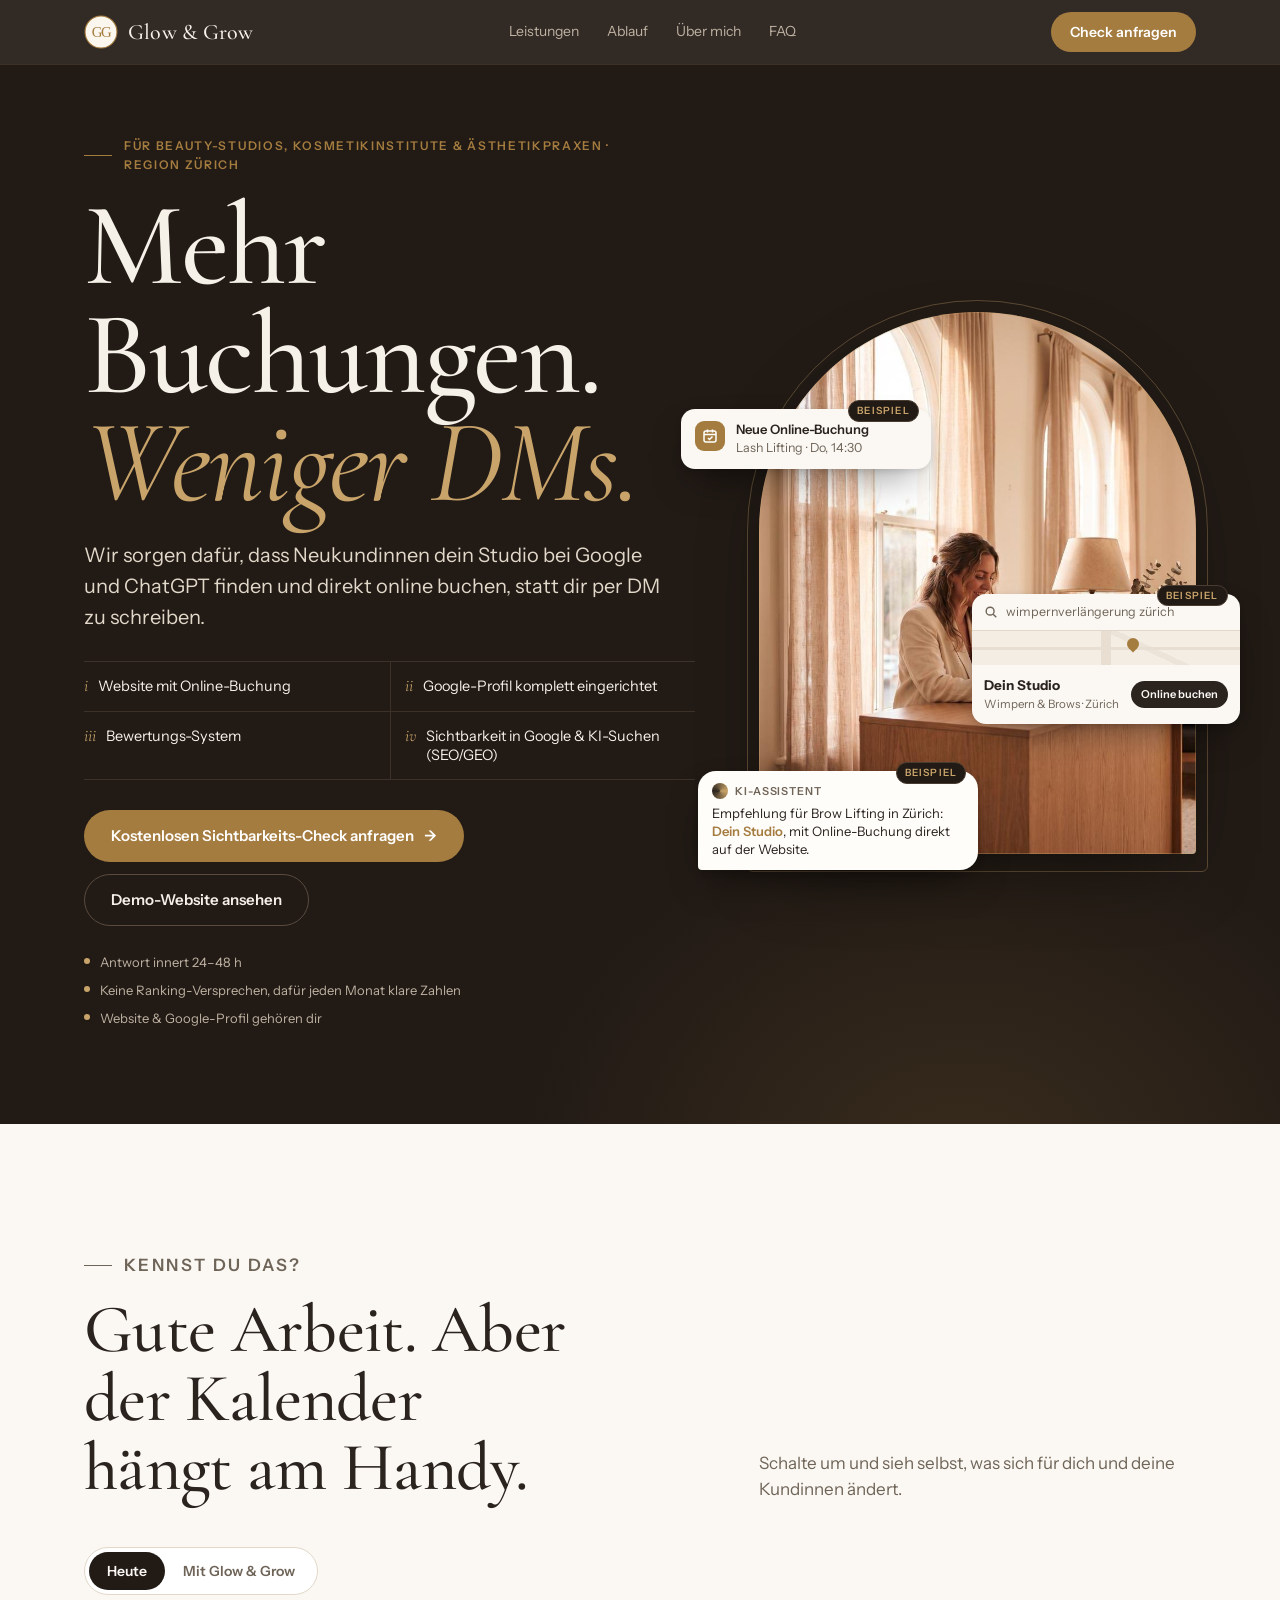
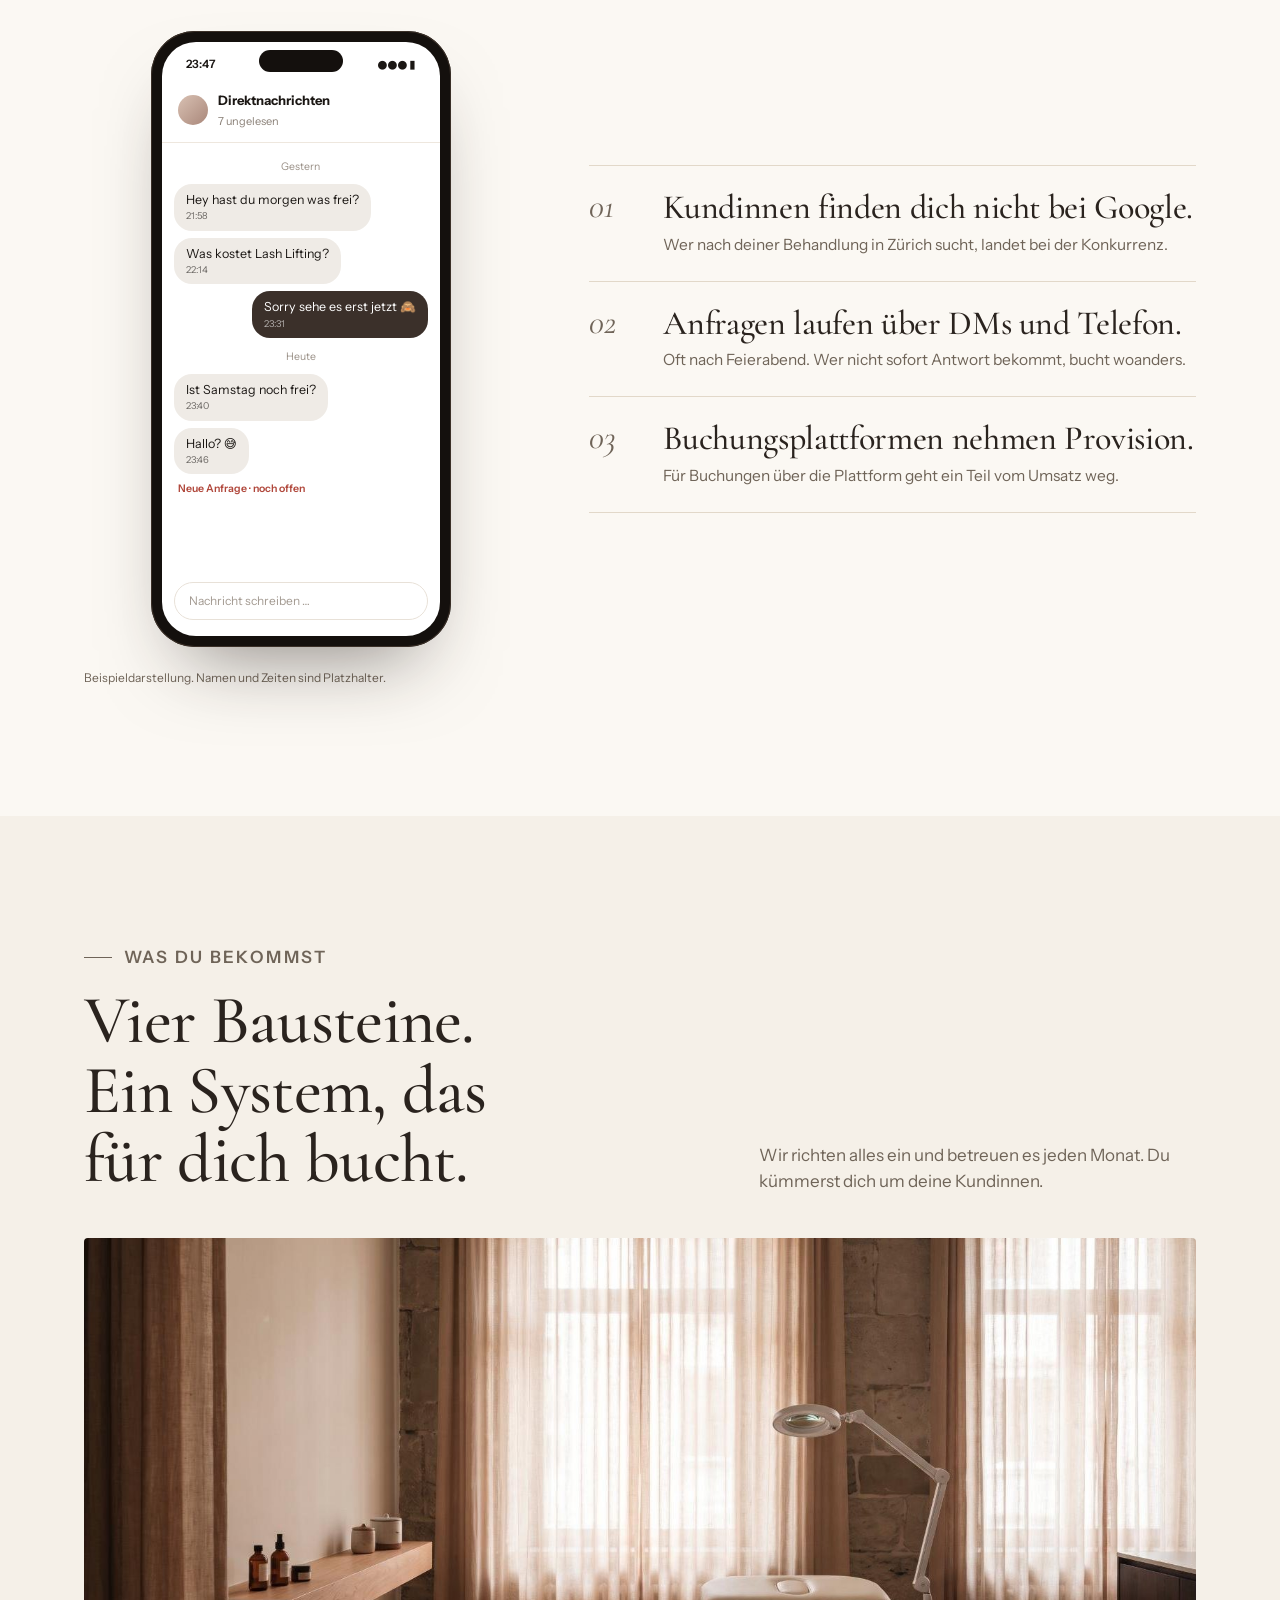
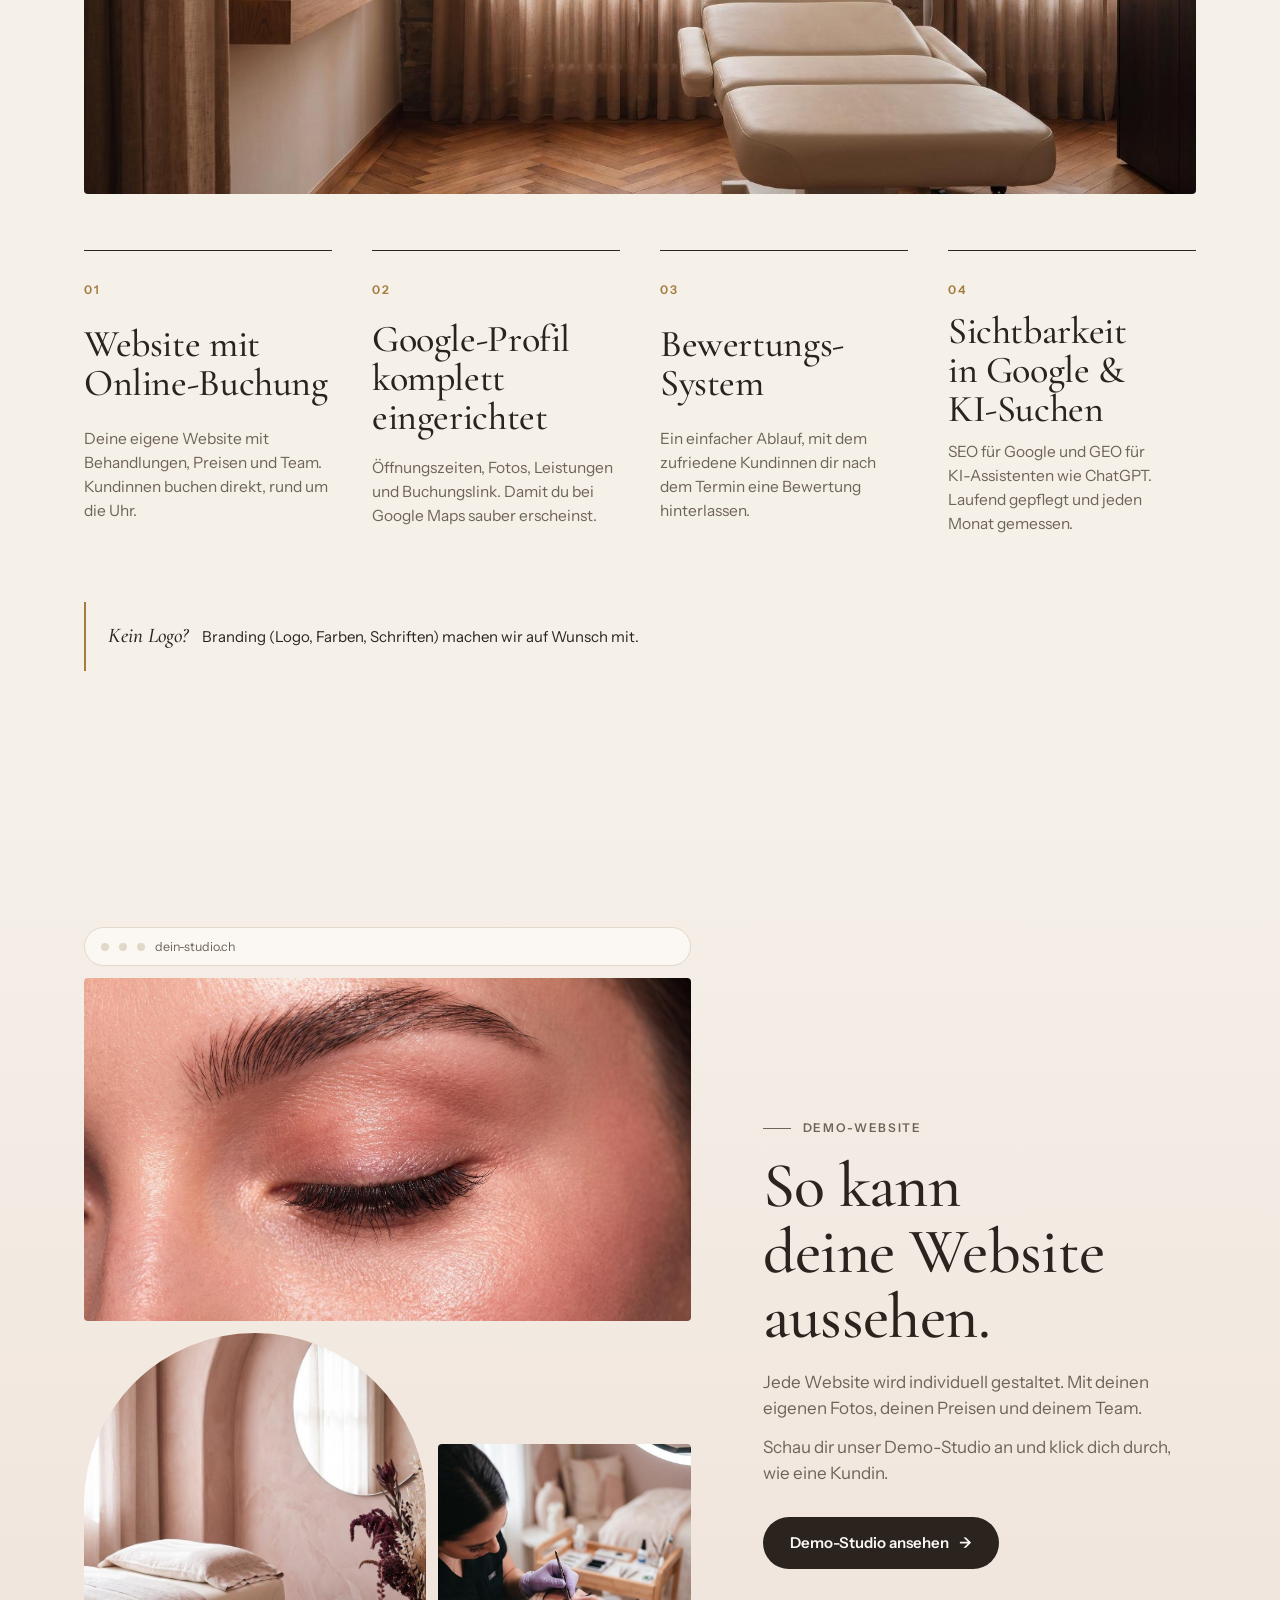
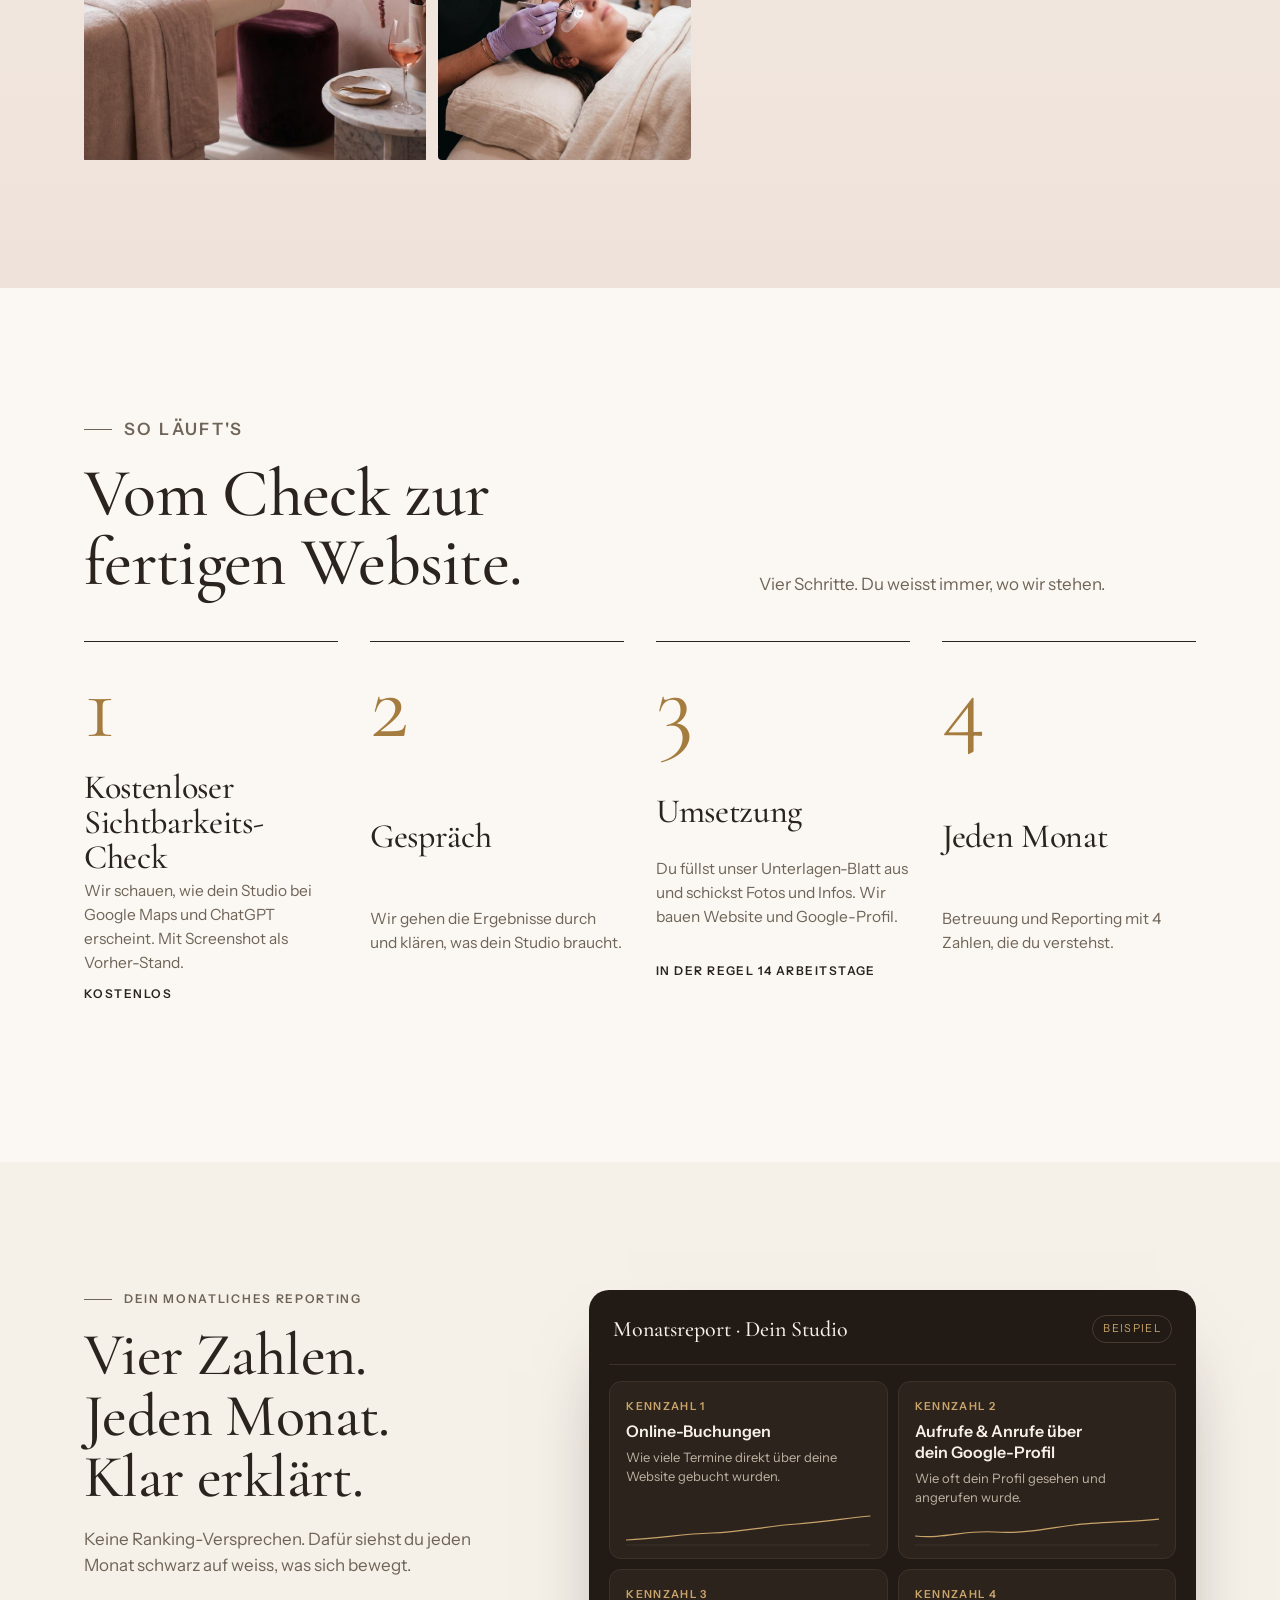
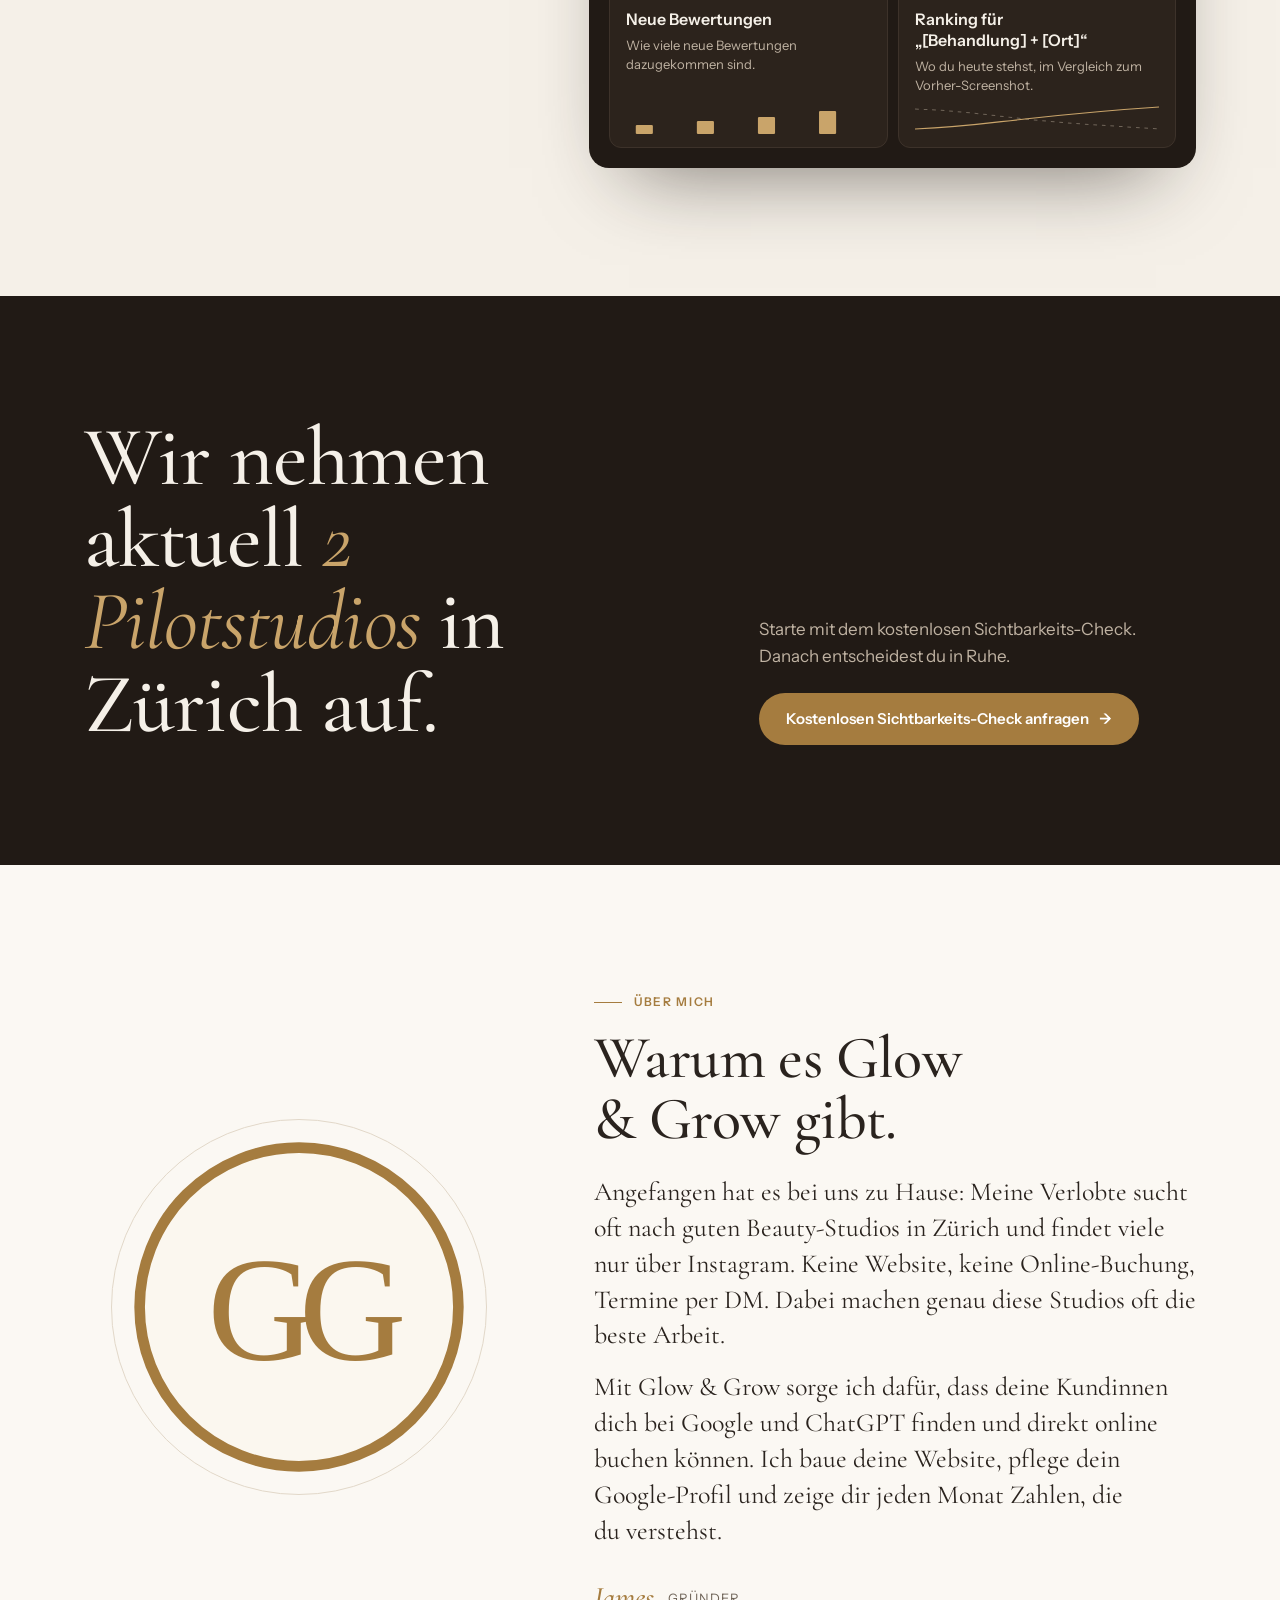
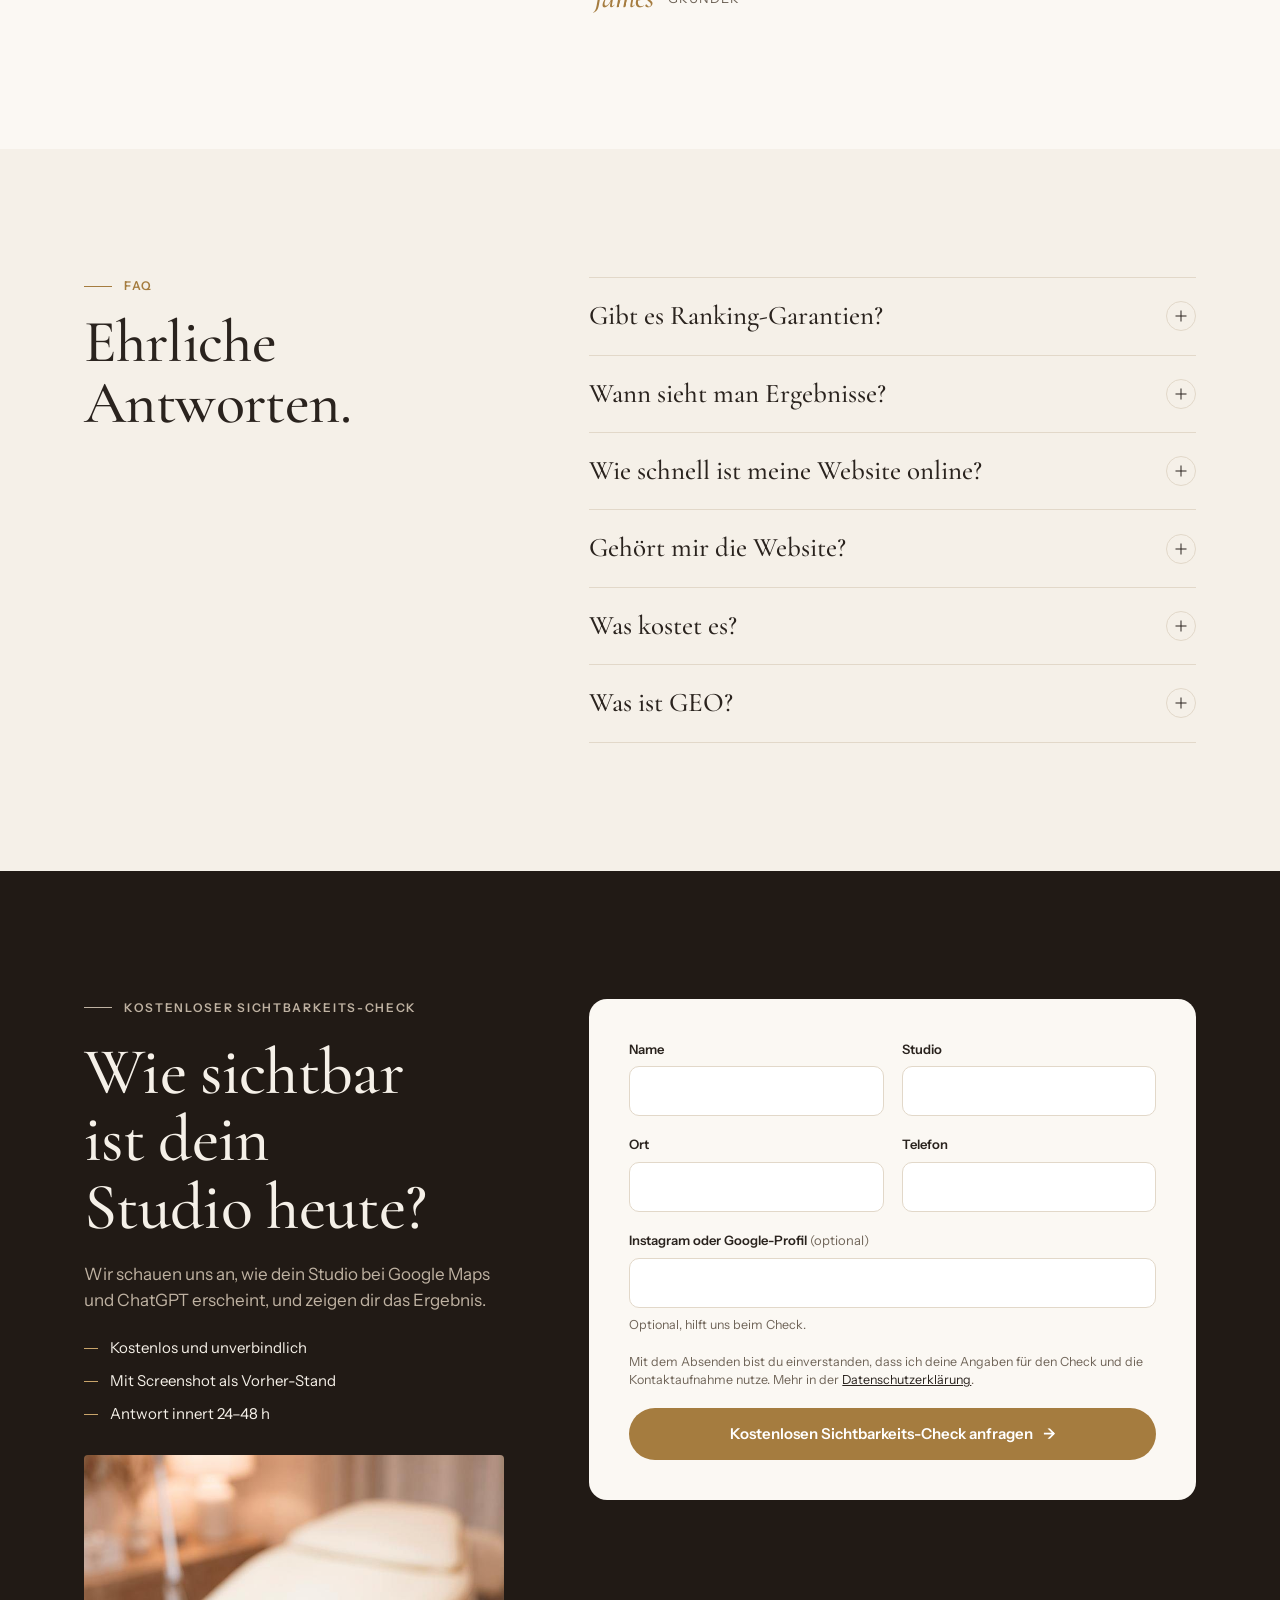
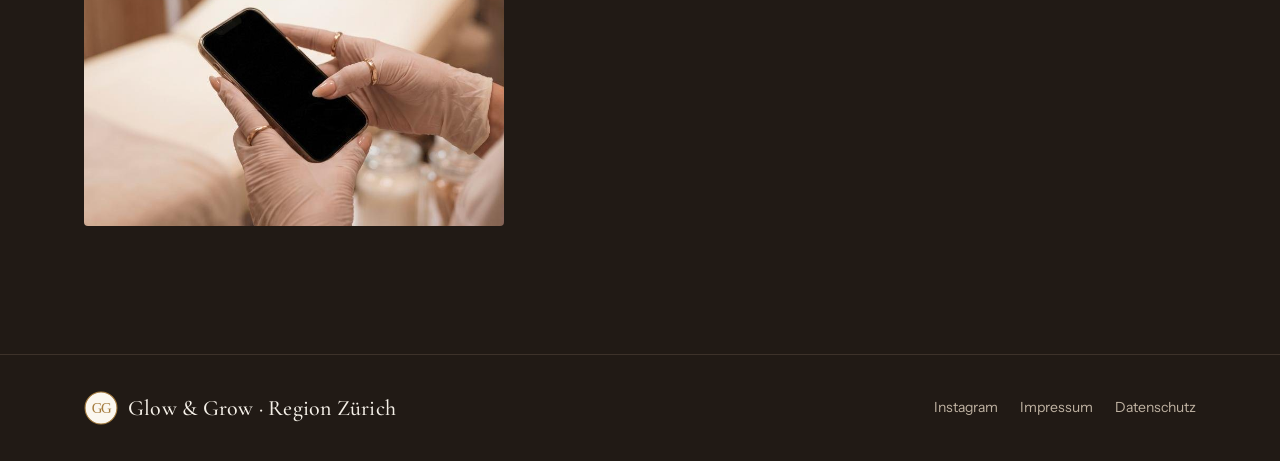
==== v2/index.html @ dda2996a "v2 Landingpage + Master-Demo-Website (noindex, Vorschau-Branch) Co-Authored-By: Claude Opus 5.5 <nor" ====
<!doctype html>
<html lang="de-CH">
<head>
<meta charset="utf-8">
<meta name="viewport" content="width=device-width, initial-scale=1, viewport-fit=cover">
<meta name="robots" content="noindex, nofollow">
<link rel="icon" href="/favicon.svg" type="image/svg+xml">
<style>img{max-width:100%}[hidden]{display:none!important}body{margin:0}</style>
<title>Glow & Grow</title>
<link rel="preconnect" href="https://fonts.googleapis.com">
<link rel="preconnect" href="https://fonts.gstatic.com" crossorigin>
<link href="https://fonts.googleapis.com/css2?family=Cormorant+Garamond:ital,wght@0,400;0,500;0,600;1,400;1,500&family=Instrument+Sans:wght@400;500;600&display=swap" rel="stylesheet">
<style>
/*
  Layout-Konzept:
  "Espresso-Hero mit Riesen-Serif-Headline links, Foto rechts mit schwebenden UI-Karten;
   darunter Ivory-Editorial-Sektionen im asymmetrischen 7/5-Raster."
*/
:root{
  color-scheme: light;
  --ivory:#f5f0e8;
  --paper:#fbf8f3;
  --espresso:#211a15;
  --espresso-2:#2c231c;
  --ink:#2a231e;
  --muted:#6f6458;
  --gold:#a57c3f;
  --gold-soft:#c9a46a;
  --line:#e2d8c9;
  --on-dark:#f5f0e8;
  --on-dark-muted:#bfb2a2;
  --line-dark:#3d322a;
  --white:#ffffff;
  --rose:#e9d6cf;
  --serif:"Cormorant Garamond","Cormorant",Garamond,"Times New Roman",serif;
  --sans:"Instrument Sans",ui-sans-serif,system-ui,-apple-system,"Segoe UI",Roboto,Arial,sans-serif;
  --gutter:clamp(16px,5vw,64px);
  --max:1240px;
  --header-h:64px;
}
*,*::before,*::after{box-sizing:border-box}
html{scroll-behavior:smooth;scroll-padding-top:calc(var(--header-h) + 16px);-webkit-text-size-adjust:100%}
@media (prefers-reduced-motion:reduce){html{scroll-behavior:auto}}
body{margin:0;background:var(--ivory);color:var(--ink);font-family:var(--sans);font-size:17px;line-height:1.55;-webkit-font-smoothing:antialiased;overflow-x:hidden}
img{max-width:100%;display:block}
a{color:inherit}
h1,h2,h3{font-family:var(--serif);font-weight:500;line-height:1.02;margin:0;text-wrap:balance;letter-spacing:-.01em}
p{margin:0;text-wrap:pretty}
:focus-visible{outline:2px solid var(--gold);outline-offset:3px;border-radius:4px}
.wrap{max-width:var(--max);margin:0 auto;padding:0 var(--gutter)}
.sr-only{position:absolute;width:1px;height:1px;padding:0;margin:-1px;overflow:hidden;clip:rect(0,0,0,0);white-space:nowrap;border:0}
.eyebrow{font-family:var(--sans);font-size:12px;font-weight:600;letter-spacing:.14em;text-transform:uppercase;color:var(--gold)}
.kicker{display:flex;align-items:center;gap:12px}
.kicker::before{content:"";width:28px;height:1px;background:currentColor;flex:none}

/* Buttons */
.btn{display:inline-flex;align-items:center;justify-content:center;gap:10px;min-height:52px;padding:0 26px;border-radius:999px;font:600 15px/1.2 var(--sans);text-decoration:none;cursor:pointer;border:1px solid transparent;transition:background .2s,color .2s,border-color .2s,transform .2s}
.btn-gold{background:var(--gold);color:var(--white)}
.btn-gold:hover{background:#8f6a33}
.btn-ghost-dark{border-color:#5a4b3f;color:var(--on-dark)}
.btn-ghost-dark:hover{border-color:var(--gold-soft);color:var(--gold-soft)}
.btn-ink{background:var(--ink);color:var(--paper)}
.btn-ink:hover{background:#000}
.btn .arr{transition:transform .2s}
.btn:hover .arr{transform:translateX(3px)}

/* Header */
.site-header{position:sticky;top:env(safe-area-inset-top,0px);z-index:50;background:rgba(33,26,21,.92);backdrop-filter:saturate(140%) blur(10px);-webkit-backdrop-filter:saturate(140%) blur(10px);border-bottom:1px solid var(--line-dark);color:var(--on-dark)}
.site-header .wrap{display:flex;align-items:center;justify-content:space-between;height:var(--header-h);gap:16px}
.brand{display:flex;align-items:center;gap:10px;text-decoration:none;font-family:var(--serif);font-size:22px;font-weight:500;letter-spacing:.01em;white-space:nowrap}
.brand img{width:34px;height:34px}
.nav{display:none;gap:28px;font-size:14px}
.nav a{text-decoration:none;color:var(--on-dark-muted);transition:color .2s}
.nav a:hover{color:var(--on-dark)}
.site-header .btn{min-height:40px;padding:0 18px;font-size:14px}
@media (min-width:900px){.nav{display:flex}}
@media (max-width:360px){.brand span{display:none}}

/* HERO */
.hero{background:var(--espresso);color:var(--on-dark);position:relative;overflow:hidden}
.hero::after{content:"";position:absolute;inset:auto -10% -40% 40%;height:70%;background:radial-gradient(closest-side,rgba(165,124,63,.18),transparent);pointer-events:none}
.hero-grid{display:grid;gap:44px;padding-top:40px;padding-bottom:56px;position:relative;z-index:1}
.hero h1{font-size:clamp(52px,12.5vw,118px);font-weight:500;line-height:.92;margin:18px 0 22px;letter-spacing:-.02em}
.hero h1 em{font-style:italic;color:var(--gold-soft);font-weight:400}
.hero .lead{font-size:clamp(17px,2.1vw,20px);color:#e2d8c9;max-width:34em}
.services{list-style:none;padding:0;margin:28px 0 30px;display:grid;grid-template-columns:1fr 1fr;border-top:1px solid var(--line-dark)}
.services li{display:flex;gap:10px;align-items:baseline;padding:13px 10px 13px 0;border-bottom:1px solid var(--line-dark);font-size:14.5px;line-height:1.35;color:var(--on-dark)}
.services li:nth-child(odd){padding-right:14px}
.services li:nth-child(even){padding-left:14px;border-left:1px solid var(--line-dark)}
.services .n{font-family:var(--serif);font-style:italic;color:var(--gold-soft);font-size:17px;flex:none}
.hero-ctas{display:flex;flex-wrap:wrap;gap:12px}
.trust{list-style:none;padding:0;margin:26px 0 0;display:flex;flex-direction:column;gap:8px;font-size:13px;color:var(--on-dark-muted)}
.trust li{display:flex;gap:10px;align-items:flex-start}
.trust li::before{content:"";width:6px;height:6px;margin-top:6px;border-radius:50%;background:var(--gold-soft);flex:none}

.hero-visual{position:relative;padding:0 0 0 0;max-width:520px;width:100%;justify-self:center}
.arch{position:relative;border-radius:999px 999px 18px 18px;overflow:hidden;aspect-ratio:794/986;box-shadow:0 30px 80px -30px rgba(0,0,0,.6)}
.arch img{width:100%;height:100%;object-fit:cover;object-position:40% 50%}
.arch::after{content:"";position:absolute;inset:0;border-radius:inherit;box-shadow:inset 0 0 0 1px rgba(201,164,106,.35);pointer-events:none}
.arch-ring{position:absolute;inset:-12px -12px auto -12px;aspect-ratio:794/986;border:1px solid rgba(201,164,106,.35);border-radius:999px 999px 26px 26px;pointer-events:none}

.fcard{position:absolute;background:var(--paper);color:var(--ink);border-radius:14px;padding:12px 14px;box-shadow:0 18px 40px -16px rgba(0,0,0,.55),0 2px 6px rgba(0,0,0,.12);font-size:13px;line-height:1.35;width:min(250px,70%)}
.fcard .tag{position:absolute;top:-9px;right:12px;background:var(--espresso);color:var(--gold-soft);font-size:10px;font-weight:600;letter-spacing:.12em;text-transform:uppercase;padding:3px 8px;border-radius:999px;border:1px solid #4a3c31}
.fc-book{top:18%;left:-4%;display:flex;gap:11px;align-items:flex-start}
.fc-book .ic{width:30px;height:30px;border-radius:9px;background:var(--gold);flex:none;display:grid;place-items:center}
.fc-book .ic svg{width:16px;height:16px}
.fc-book b{display:block;font-weight:600;font-size:13px}
.fc-book small{color:var(--muted);font-size:12.5px}
.fc-search{top:52%;right:-4%;padding:0;width:min(268px,76%)}
.fc-search .bar{border-radius:14px 14px 0 0}
.fc-search .bar{display:flex;align-items:center;gap:8px;padding:10px 12px;border-bottom:1px solid var(--line);color:var(--muted);font-size:12.5px}
.fc-search .bar svg{width:14px;height:14px;flex:none}
.fc-search .res{padding:11px 12px 12px;display:flex;justify-content:space-between;align-items:center;gap:10px}
.fc-search .res b{display:block;font-size:13.5px}
.fc-search .res small{color:var(--muted);font-size:11.5px}
.fc-search .pill{background:var(--ink);color:var(--paper);font-size:11px;font-weight:600;padding:6px 10px;border-radius:999px;white-space:nowrap}
.fc-search .map{height:34px;background:
  linear-gradient(90deg,transparent 48%,#e8dfd2 48% 52%,transparent 52%),
  linear-gradient(0deg,transparent 45%,#e8dfd2 45% 52%,transparent 52%),
  linear-gradient(25deg,transparent 60%,#ece4d8 60% 64%,transparent 64%),#f3ede4;position:relative}
.fc-search .map::after{content:"";position:absolute;left:58%;top:7px;width:12px;height:12px;border-radius:50% 50% 50% 0;transform:rotate(-45deg);background:var(--gold)}
.fc-ai{bottom:-3%;left:2%;width:min(280px,82%);border-radius:18px 18px 18px 4px;background:#fffdf9}
.fc-ai .who{display:flex;align-items:center;gap:7px;font-size:11px;font-weight:600;letter-spacing:.08em;text-transform:uppercase;color:var(--muted);margin-bottom:6px}
.fc-ai .who i{width:16px;height:16px;border-radius:50%;background:conic-gradient(from 90deg,var(--gold-soft),var(--ink),var(--gold-soft));display:block}
.fc-ai p{font-size:13px}
.fc-ai mark{background:none;color:var(--gold);font-weight:600}

@media (prefers-reduced-motion:no-preference){
  .fcard{animation:rise .9s cubic-bezier(.2,.7,.2,1) backwards}
  .fc-book{animation-delay:.35s}
  .fc-search{animation-delay:.6s}
  .fc-ai{animation-delay:.85s}
  .arch{animation:fadein 1.1s ease backwards}
}
@keyframes rise{from{opacity:0;transform:translateY(14px) scale(.98)}to{opacity:1;transform:none}}
@keyframes fadein{from{opacity:.0}to{opacity:1}}

@media (min-width:980px){
  .hero-grid{grid-template-columns:7fr 5fr;align-items:center;gap:64px;padding-top:72px;padding-bottom:96px}
  .hero-visual{justify-self:end}
  .fc-book{left:-18%}
  .fc-search{right:-10%}
  .fc-ai{left:-14%}
}
@media (max-width:979px){
  .hero-visual{margin-top:8px;padding:0 6px 28px}
}
@media (max-width:420px){
  .services{grid-template-columns:1fr}
  .services li:nth-child(even){padding-left:0;border-left:0}
  .fc-book{left:0;top:7%}
  .fc-search{right:0;top:37%}
  .fc-ai{left:0;bottom:-2%}
}

/* Sections generic */
section{position:relative}
.sec{padding:88px 0}
.sec-paper{background:var(--paper)}
.sec-head{display:grid;gap:18px;margin-bottom:44px}
.sec-head h2{font-size:clamp(38px,6.4vw,68px)}
.sec-head p{color:var(--muted);max-width:36em;font-size:17px}
@media (min-width:900px){
  .sec{padding:128px 0}
  .sec-head{grid-template-columns:7fr 5fr;align-items:end;gap:64px}
}

/* 1 Vorher/Nachher */
.toggle{display:inline-flex;background:var(--white);border:1px solid var(--line);border-radius:999px;padding:4px;margin-bottom:36px}
.toggle button{appearance:none;border:0;background:none;font:600 14px/1 var(--sans);color:var(--muted);padding:12px 18px;border-radius:999px;cursor:pointer;transition:background .25s,color .25s}
.toggle button[aria-selected="true"]{background:var(--espresso);color:var(--paper)}
.toggle button[aria-selected="true"].good{background:var(--gold);color:var(--white)}
.ba-panel{display:grid;gap:40px;align-items:center}
.ba-panel[hidden]{display:none}
@media (min-width:900px){.ba-panel{grid-template-columns:5fr 7fr;gap:72px}}

.phone{width:min(300px,100%);margin:0 auto;aspect-ratio:9/18.5;background:#14100d;border-radius:44px;padding:11px;box-shadow:0 40px 80px -36px rgba(33,26,21,.55),inset 0 0 0 1px #3a2f27;position:relative}
.phone::before{content:"";position:absolute;top:19px;left:50%;transform:translateX(-50%);width:84px;height:22px;border-radius:999px;background:#14100d;z-index:3}
.screen{width:100%;height:100%;border-radius:34px;overflow:hidden;display:flex;flex-direction:column;font-size:13px}
.statusbar{display:flex;justify-content:space-between;padding:14px 24px 6px;font-size:11.5px;font-weight:600}

/* DM screen */
.dm{background:#ffffff;color:#1b1714}
.dm-top{display:flex;align-items:center;gap:10px;padding:10px 16px 12px;border-bottom:1px solid #eee7de}
.dm-top .av{width:30px;height:30px;border-radius:50%;background:linear-gradient(135deg,#d9c1b3,#a9877a)}
.dm-top b{font-size:13px;display:block}
.dm-top small{font-size:11px;color:#8b8178}
.dm-body{flex:1;padding:12px 12px 8px;display:flex;flex-direction:column;gap:7px;overflow:hidden;background:#fff}
.dm-day{align-self:center;font-size:10.5px;color:#9a9087;margin:4px 0 2px}
.msg{max-width:78%;padding:8px 12px;border-radius:18px;line-height:1.3;font-size:12.5px;position:relative}
.msg.in{align-self:flex-start;background:#efebe6}
.msg.out{align-self:flex-end;background:#3b302a;color:#fff}
.msg time{display:block;font-size:9.5px;opacity:.6;margin-top:2px}
.dm-unread{align-self:flex-start;font-size:10.5px;color:#b0473b;font-weight:600;margin-left:4px}
.dm-input{margin:8px 12px 16px;border:1px solid #e8e1d8;border-radius:999px;padding:9px 14px;color:#a39a91;font-size:12px}

/* Booking screen */
.book{background:var(--paper);color:var(--ink)}
.book-head{padding:8px 18px 14px;border-bottom:1px solid var(--line)}
.book-head .studio{font-family:var(--serif);font-size:21px;font-weight:600;line-height:1.1}
.book-head small{color:var(--muted);font-size:11px;letter-spacing:.1em;text-transform:uppercase}
.book-body{padding:14px 16px;display:flex;flex-direction:column;gap:14px;flex:1}
.lbl{font-size:10.5px;font-weight:600;letter-spacing:.12em;text-transform:uppercase;color:var(--muted);margin-bottom:7px}
.svc{display:flex;flex-direction:column;gap:6px}
.svc div{display:flex;justify-content:space-between;align-items:center;border:1px solid var(--line);border-radius:10px;padding:9px 11px;background:var(--white);font-size:12.5px}
.svc div.on{border-color:var(--gold);box-shadow:inset 0 0 0 1px var(--gold)}
.svc div span{color:var(--muted);font-size:11px}
.days{display:grid;grid-template-columns:repeat(5,1fr);gap:5px}
.days span{border:1px solid var(--line);border-radius:10px;text-align:center;padding:6px 0;font-size:10.5px;color:var(--muted);background:var(--white);line-height:1.2}
.days span b{display:block;color:var(--ink);font-size:14px;font-weight:600}
.days span.on{background:var(--espresso);border-color:var(--espresso);color:var(--on-dark-muted)}
.days span.on b{color:var(--paper)}
.slots{display:grid;grid-template-columns:repeat(3,1fr);gap:5px}
.slots span{border:1px solid var(--line);border-radius:999px;text-align:center;padding:6px 0;font-size:11.5px;background:var(--white)}
.slots span.on{border-color:var(--gold);color:var(--gold);font-weight:600}
.slots span.off{color:#c3b9ac;text-decoration:line-through;background:transparent}
.book-cta{margin-top:auto;background:var(--gold);color:var(--white);text-align:center;border-radius:999px;padding:12px;font-weight:600;font-size:13px}

.points{list-style:none;padding:0;margin:0;display:grid;gap:0}
.points li{display:grid;grid-template-columns:56px 1fr;gap:6px 18px;padding:24px 0;border-top:1px solid var(--line)}
.points li:last-child{border-bottom:1px solid var(--line)}
.points .mk{font-family:var(--serif);font-size:34px;line-height:1;color:var(--muted);font-style:italic}
.points h3{font-size:clamp(25px,3.4vw,34px);line-height:1.08}
.points p{grid-column:2;color:var(--muted);font-size:15.5px}
.points.good .mk{color:var(--gold)}
.ba-note{margin-top:22px;font-size:12px;color:var(--muted)}

/* 2 Leistungen */
.offer-img{border-radius:4px;overflow:hidden;aspect-ratio:16/8;margin-bottom:56px;position:relative}
.offer-img img{width:100%;height:100%;object-fit:cover;object-position:60% 60%}
@media (max-width:640px){.offer-img{aspect-ratio:4/3;border-radius:0}}
.blocks{display:grid;gap:0;counter-reset:b}
.block{padding:30px 0;border-top:1px solid var(--ink);display:grid;gap:12px}
.block .no{font-size:12px;font-weight:600;letter-spacing:.14em;color:var(--gold)}
.block h3{font-size:clamp(28px,3.4vw,38px)}
.block p{color:var(--muted);font-size:15.5px;max-width:30em}
@media (min-width:760px){
  .blocks{grid-template-columns:1fr 1fr;column-gap:56px}
}
@media (min-width:1100px){
  .blocks{grid-template-columns:7fr 5fr 7fr 5fr;column-gap:40px}
  .blocks{grid-template-columns:1fr 1fr 1fr 1fr}
}
.extra{margin-top:36px;display:flex;gap:14px;align-items:baseline;font-size:15px;color:var(--ink);padding:18px 22px;background:var(--ivory);border-left:2px solid var(--gold)}
.extra b{font-family:var(--serif);font-style:italic;font-weight:500;font-size:21px;white-space:nowrap}

/* 3 Demo */
.demo{background:var(--rose);background:linear-gradient(180deg,var(--ivory) 0,#efe2da 100%)}
.demo-grid{display:grid;gap:44px;align-items:center}
@media (min-width:980px){.demo-grid{grid-template-columns:7fr 5fr;gap:72px}}
.collage{display:grid;grid-template-columns:1.35fr 1fr;grid-template-rows:auto auto;gap:12px}
.collage figure{margin:0;overflow:hidden;position:relative}
.collage img{width:100%;height:100%;object-fit:cover}
.c-eye{grid-column:1/3;aspect-ratio:1591/900;border-radius:4px}
.c-room{aspect-ratio:4/5;border-radius:999px 999px 4px 4px}
.c-artist{aspect-ratio:4/5;border-radius:4px;align-self:end}
.browser{grid-column:1/3;order:-1;display:flex;align-items:center;gap:10px;background:var(--paper);border:1px solid var(--line);border-radius:999px;padding:9px 16px;font-size:12.5px;color:var(--muted)}
.browser i{width:8px;height:8px;border-radius:50%;background:var(--line);display:block;flex:none}
.browser span{overflow:hidden;text-overflow:ellipsis;white-space:nowrap}
.demo-copy h2{font-size:clamp(40px,6vw,64px);margin:16px 0 20px}
.demo-copy p{color:var(--muted);margin-bottom:12px}
.demo-copy ul{list-style:none;padding:0;margin:22px 0 30px;display:flex;flex-wrap:wrap;gap:8px}
.demo-copy li{border:1px solid #d8c6b8;border-radius:999px;padding:7px 14px;font-size:13.5px;background:rgba(255,255,255,.5)}

/* 4 Ablauf */
.steps{list-style:none;padding:0;margin:0;display:grid;gap:0}
.step{display:grid;grid-template-columns:auto 1fr;gap:4px 22px;padding:30px 0;border-top:1px solid var(--line)}
.step:last-child{border-bottom:1px solid var(--line)}
.step .num{font-family:var(--serif);font-size:clamp(56px,8vw,96px);line-height:.8;color:var(--gold);font-weight:400;grid-row:1/4;min-width:.9em}
.step h3{font-size:clamp(26px,3vw,34px);align-self:start}
.step p{color:var(--muted);font-size:15.5px;max-width:34em}
.step .meta{font-size:12px;font-weight:600;letter-spacing:.12em;text-transform:uppercase;color:var(--ink);margin-top:6px}
@media (min-width:900px){
  .steps{grid-template-columns:repeat(4,1fr);gap:0 32px}
  .step{grid-template-columns:1fr;border-bottom:0!important;border-top:1px solid var(--ink);padding-top:26px}
  .step .num{grid-row:auto;margin-bottom:22px}
}

/* 5 Reporting */
.report-grid{display:grid;gap:44px;align-items:start}
@media (min-width:980px){.report-grid{grid-template-columns:5fr 7fr;gap:72px}}
.report-copy h2{font-size:clamp(38px,5.6vw,60px);margin:16px 0 18px}
.report-copy p{color:var(--muted)}
.dash{background:var(--espresso);color:var(--on-dark);border-radius:20px;padding:20px;box-shadow:0 40px 80px -40px rgba(33,26,21,.6)}
.dash-top{display:flex;justify-content:space-between;align-items:center;gap:12px;padding:2px 4px 18px;border-bottom:1px solid var(--line-dark);margin-bottom:16px;flex-wrap:wrap}
.dash-top b{font-family:var(--serif);font-size:22px;font-weight:500}
.dash-top span{font-size:11px;letter-spacing:.12em;text-transform:uppercase;color:var(--gold-soft);border:1px solid #4a3c31;padding:4px 10px;border-radius:999px}
.tiles{display:grid;gap:10px}
@media (min-width:560px){.tiles{grid-template-columns:1fr 1fr}}
.tile{background:var(--espresso-2);border:1px solid var(--line-dark);border-radius:12px;padding:16px 16px 12px;display:flex;flex-direction:column;gap:6px;min-height:150px}
.tile .t-lbl{font-size:11px;font-weight:600;letter-spacing:.12em;text-transform:uppercase;color:var(--gold-soft)}
.tile h3{font-family:var(--sans);font-weight:600;font-size:16px;line-height:1.3;letter-spacing:0}
.tile p{font-size:13px;color:var(--on-dark-muted);line-height:1.45}
.tile svg{margin-top:auto;width:100%;height:34px}
.tile.wide{grid-column:1/-1}

/* 6 Pilot */
.pilot{background:var(--espresso);color:var(--on-dark);padding:80px 0;overflow:hidden}
.pilot .wrap{display:grid;gap:32px;align-items:end}
.pilot h2{font-size:clamp(40px,7vw,84px);line-height:.98}
.pilot h2 em{color:var(--gold-soft);font-style:italic;font-weight:400}
.pilot p{color:var(--on-dark-muted);max-width:28em;margin-bottom:24px}
@media (min-width:900px){.pilot{padding:120px 0}.pilot .wrap{grid-template-columns:7fr 5fr;gap:64px}}

/* 7 Über mich */
.about-grid{display:grid;gap:40px;align-items:center}
@media (min-width:900px){.about-grid{grid-template-columns:5fr 7fr;gap:80px}}
.mono{position:relative;width:min(340px,80%);aspect-ratio:1;margin:0 auto;display:grid;place-items:center}
.mono img{width:100%;height:100%}
.mono::before{content:"";position:absolute;inset:-18px;border:1px solid var(--line);border-radius:50%}
.about-copy h2{font-size:clamp(38px,5.6vw,60px);margin:16px 0 24px}
.about-copy p{font-family:var(--serif);font-size:clamp(21px,2.4vw,26px);line-height:1.38;color:var(--ink);margin-bottom:16px}
.about-copy .eyebrow{font-family:var(--sans);font-size:12px;line-height:1.55;color:var(--gold);margin-bottom:0}
.sig{margin-top:26px;display:flex;align-items:center;gap:14px}
.sig b{font-family:var(--serif);font-style:italic;font-weight:500;font-size:30px;color:var(--gold)}
.sig span{font-size:13px;color:var(--muted);letter-spacing:.08em;text-transform:uppercase}

/* 8 FAQ */
.faq-grid{display:grid;gap:32px}
@media (min-width:900px){.faq-grid{grid-template-columns:5fr 7fr;gap:72px}}
.faq-grid h2{font-size:clamp(38px,5.6vw,60px);margin-top:16px}
.faq details{border-top:1px solid var(--line)}
.faq details:last-child{border-bottom:1px solid var(--line)}
.faq summary{list-style:none;cursor:pointer;display:flex;justify-content:space-between;align-items:center;gap:18px;padding:22px 0;font-family:var(--serif);font-size:clamp(22px,2.6vw,27px);font-weight:500;line-height:1.2}
.faq summary::-webkit-details-marker{display:none}
.faq summary .pm{flex:none;width:30px;height:30px;border:1px solid var(--line);border-radius:50%;position:relative;transition:transform .25s,border-color .25s}
.faq summary .pm::before,.faq summary .pm::after{content:"";position:absolute;left:50%;top:50%;width:11px;height:1px;background:var(--ink);transform:translate(-50%,-50%)}
.faq summary .pm::after{transform:translate(-50%,-50%) rotate(90deg);transition:opacity .2s}
.faq details[open] summary .pm{border-color:var(--gold)}
.faq details[open] summary .pm::after{opacity:0}
.faq details p{padding:0 48px 24px 0;color:var(--muted);font-size:16px}

/* 9 Formular */
.check{background:var(--espresso);color:var(--on-dark)}
.check-grid{display:grid;gap:44px}
@media (min-width:980px){.check-grid{grid-template-columns:5fr 7fr;gap:72px;align-items:start}}
.check h2{font-size:clamp(40px,6vw,66px);margin:16px 0 20px}
.check-copy p{color:var(--on-dark-muted);margin-bottom:22px;max-width:30em}
.check-photo{position:relative;border-radius:4px;overflow:hidden;aspect-ratio:794/700;max-width:420px}
.check-photo img{width:100%;height:100%;object-fit:cover;object-position:50% 55%}
.check-list{list-style:none;padding:0;margin:0 0 30px;display:grid;gap:10px;font-size:15px}
.check-list li{display:flex;gap:12px}
.check-list li::before{content:"";width:14px;height:1px;background:var(--gold-soft);margin-top:12px;flex:none}
.form{background:var(--paper);color:var(--ink);border-radius:18px;padding:clamp(20px,4vw,40px);display:grid;gap:18px}
.form .row{display:grid;gap:18px}
@media (min-width:600px){.form .row{grid-template-columns:1fr 1fr}}
.field{display:grid;gap:7px}
.field label{font-size:13px;font-weight:600}
.field label .opt{font-weight:400;color:var(--muted)}
.field input{font:400 16px/1.3 var(--sans);color:var(--ink);background:var(--white);border:1px solid var(--line);border-radius:10px;padding:14px;width:100%;min-height:50px;transition:border-color .2s,box-shadow .2s}
.field input:focus{outline:none;border-color:var(--gold);box-shadow:0 0 0 3px rgba(165,124,63,.2)}
.field small{font-size:12.5px;color:var(--muted)}
.hp{position:absolute!important;left:-9999px!important;width:1px;height:1px;overflow:hidden}
.consent{font-size:12.5px;color:var(--muted);line-height:1.5}
.consent a{color:var(--ink)}
.form .btn{width:100%}
.form-ok{display:none;padding:28px 4px;text-align:left}
.form-ok h3{font-size:36px;margin-bottom:8px;color:var(--gold)}
.form.sent .form-fields{display:none}
.form.sent .form-ok{display:block}

/* Footer */
.footer{background:var(--espresso);color:var(--on-dark-muted);border-top:1px solid var(--line-dark);padding:36px 0 calc(36px + env(safe-area-inset-bottom,0px));font-size:14px}
.footer .wrap{display:flex;flex-wrap:wrap;gap:20px;align-items:center;justify-content:space-between}
.footer .brand{color:var(--on-dark)}
.footer nav{display:flex;gap:22px;flex-wrap:wrap}
.footer a{text-decoration:none}
.footer a:hover{color:var(--on-dark)}
</style>
</head>
<body>


<header class="site-header">
  <div class="wrap">
    <a class="brand" href="#top" aria-label="Glow & Grow, zum Seitenanfang">
      <img src="favicon.svg" alt="" width="34" height="34">
      <span>Glow &amp; Grow</span>
    </a>
    <nav class="nav" aria-label="Hauptnavigation">
      <a href="#leistungen">Leistungen</a>
      <a href="#ablauf">Ablauf</a>
      <a href="#ueber-mich">Über mich</a>
      <a href="#faq">FAQ</a>
    </nav>
    <a class="btn btn-gold" href="#check">Check anfragen</a>
  </div>
</header>

<main id="top">
<!-- HERO -->
<section class="hero" aria-labelledby="hero-title">
  <div class="wrap hero-grid">
    <div class="hero-copy">
      <p class="eyebrow kicker">Für Beauty-Studios, Kosmetikinstitute &amp; Ästhetikpraxen · Region Zürich</p>
      <h1 id="hero-title">Mehr Buchungen.<br><em>Weniger DMs.</em></h1>
      <p class="lead">Wir sorgen dafür, dass Neukundinnen dein Studio bei Google und ChatGPT finden und direkt online buchen, statt dir per DM zu schreiben.</p>
      <ul class="services" aria-label="Leistungen auf einen Blick">
        <li><span class="n">i</span>Website mit Online-Buchung</li>
        <li><span class="n">ii</span>Google-Profil komplett eingerichtet</li>
        <li><span class="n">iii</span>Bewertungs-System</li>
        <li><span class="n">iv</span>Sichtbarkeit in Google &amp; KI-Suchen (SEO/GEO)</li>
      </ul>
      <div class="hero-ctas">
        <a class="btn btn-gold" href="#check">Kostenlosen Sichtbarkeits-Check anfragen <span class="arr" aria-hidden="true">→</span></a>
        <a class="btn btn-ghost-dark" href="#demo">Demo-Website ansehen</a>
      </div>
      <ul class="trust">
        <li>Antwort innert 24–48 h</li>
        <li>Keine Ranking-Versprechen, dafür jeden Monat klare Zahlen</li>
        <li>Website &amp; Google-Profil gehören dir</li>
      </ul>
    </div>

    <div class="hero-visual">
      <div class="arch-ring" aria-hidden="true"></div>
      <div class="arch">
        <img src="img/gg-owner.jpg" alt="Studio-Inhaberin steht am hellen Holz-Empfang und schaut lächelnd auf ihr Handy" width="794" height="986" fetchpriority="high">
      </div>

      <div class="fcard fc-book" aria-label="Beispiel: Benachrichtigung über neue Online-Buchung">
        <span class="tag">Beispiel</span>
        <span class="ic" aria-hidden="true"><svg viewBox="0 0 16 16" fill="none" stroke="#fff" stroke-width="1.5"><rect x="2" y="3" width="12" height="11" rx="2"/><path d="M2 6.5h12M5.5 1.5v3M10.5 1.5v3M6 10l1.5 1.5L10.5 8.5"/></svg></span>
        <span><b>Neue Online-Buchung</b><small>Lash Lifting · Do, 14:30</small></span>
      </div>

      <div class="fcard fc-search" aria-label="Beispiel: lokale Suche nach Wimpernverlängerung in Zürich">
        <span class="tag">Beispiel</span>
        <div class="bar"><svg viewBox="0 0 16 16" fill="none" stroke="currentColor" stroke-width="1.6" aria-hidden="true"><circle cx="7" cy="7" r="4.5"/><path d="M10.5 10.5 14 14"/></svg>wimpernverlängerung zürich</div>
        <div class="map" aria-hidden="true"></div>
        <div class="res"><span><b>Dein Studio</b><small>Wimpern &amp; Brows · Zürich</small></span><span class="pill">Online buchen</span></div>
      </div>

      <div class="fcard fc-ai" aria-label="Beispiel: Antwort eines KI-Assistenten">
        <span class="tag">Beispiel</span>
        <div class="who"><i aria-hidden="true"></i>KI-Assistent</div>
        <p>Empfehlung für Brow Lifting in Zürich: <mark>Dein Studio</mark>, mit Online-Buchung direkt auf der Website.</p>
      </div>
    </div>
  </div>
</section>

<!-- 1 Kennst du das? -->
<section class="sec sec-paper" aria-labelledby="ba-title">
  <div class="wrap">
    <div class="sec-head">
      <div>
        <p class="eyebrow kicker">Kennst du das?</p>
        <h2 id="ba-title" style="margin-top:16px">Gute Arbeit. Aber der Kalender hängt am Handy.</h2>
      </div>
      <p>Schalte um und sieh selbst, was sich für dich und deine Kundinnen ändert.</p>
    </div>

    <div class="toggle" role="tablist" aria-label="Vorher und Nachher">
      <button type="button" role="tab" id="tab-heute" aria-controls="panel-heute" aria-selected="true">Heute</button>
      <button type="button" role="tab" id="tab-gg" class="good" aria-controls="panel-gg" aria-selected="false" tabindex="-1">Mit Glow &amp; Grow</button>
    </div>

    <div class="ba-panel" id="panel-heute" role="tabpanel" aria-labelledby="tab-heute">
      <div class="phone" aria-label="Handy-Ansicht: chaotischer DM-Verlauf am späten Abend" role="img">
        <div class="screen dm">
          <div class="statusbar"><span>23:47</span><span>●●● ▮</span></div>
          <div class="dm-top"><span class="av"></span><span><b>Direktnachrichten</b><small>7 ungelesen</small></span></div>
          <div class="dm-body">
            <span class="dm-day">Gestern</span>
            <div class="msg in">Hey hast du morgen was frei?<time>21:58</time></div>
            <div class="msg in">Was kostet Lash Lifting?<time>22:14</time></div>
            <div class="msg out">Sorry sehe es erst jetzt 🙈<time>23:31</time></div>
            <span class="dm-day">Heute</span>
            <div class="msg in">Ist Samstag noch frei?<time>23:40</time></div>
            <div class="msg in">Hallo? 😅<time>23:46</time></div>
            <span class="dm-unread">Neue Anfrage · noch offen</span>
          </div>
          <div class="dm-input">Nachricht schreiben …</div>
        </div>
      </div>
      <div>
        <ul class="points">
          <li><span class="mk" aria-hidden="true">01</span><h3>Kundinnen finden dich nicht bei Google.</h3><p>Wer nach deiner Behandlung in Zürich sucht, landet bei der Konkurrenz.</p></li>
          <li><span class="mk" aria-hidden="true">02</span><h3>Anfragen laufen über DMs und Telefon.</h3><p>Oft nach Feierabend. Wer nicht sofort Antwort bekommt, bucht woanders.</p></li>
          <li><span class="mk" aria-hidden="true">03</span><h3>Buchungsplattformen nehmen Provision.</h3><p>Für Buchungen über die Plattform geht ein Teil vom Umsatz weg.</p></li>
        </ul>
      </div>
    </div>

    <div class="ba-panel" id="panel-gg" role="tabpanel" aria-labelledby="tab-gg" hidden>
      <div class="phone" aria-label="Handy-Ansicht: übersichtliche Online-Buchung mit freien Zeiten" role="img">
        <div class="screen book">
          <div class="statusbar"><span>23:47</span><span>●●● ▮</span></div>
          <div class="book-head"><small>Online buchen</small><div class="studio">Dein Studio</div></div>
          <div class="book-body">
            <div>
              <div class="lbl">Behandlung</div>
              <div class="svc">
                <div class="on">Lash Lifting <span>gewählt</span></div>
                <div>Brow Lifting <span>wählen</span></div>
              </div>
            </div>
            <div>
              <div class="lbl">Tag</div>
              <div class="days"><span>Mi<b>15</b></span><span class="on">Do<b>16</b></span><span>Fr<b>17</b></span><span>Sa<b>18</b></span><span>Mo<b>20</b></span></div>
            </div>
            <div>
              <div class="lbl">Freie Zeiten</div>
              <div class="slots"><span class="off">09:00</span><span>11:15</span><span class="on">14:30</span><span>16:00</span><span class="off">17:30</span><span>18:15</span></div>
            </div>
            <div class="book-cta">Termin buchen</div>
          </div>
        </div>
      </div>
      <div>
        <ul class="points good">
          <li><span class="mk" aria-hidden="true">01</span><h3>Sichtbar bei Google &amp; ChatGPT.</h3><p>Wir arbeiten jeden Monat daran, dass dein Studio auftaucht, wenn jemand nach deiner Behandlung in deiner Nähe sucht.</p></li>
          <li><span class="mk" aria-hidden="true">02</span><h3>Kundinnen buchen selbst, rund um die Uhr.</h3><p>Behandlung wählen, Zeit wählen, fertig. Du musst nicht mehr nachts antworten.</p></li>
          <li><span class="mk" aria-hidden="true">03</span><h3>Buchungen über deine eigene Website.</h3><p>Ohne Provision an eine Buchungsplattform.</p></li>
        </ul>
      </div>
    </div>
    <p class="ba-note">Beispieldarstellung. Namen und Zeiten sind Platzhalter.</p>
  </div>
</section>

<!-- 2 Was du bekommst -->
<section class="sec" id="leistungen" aria-labelledby="off-title">
  <div class="wrap">
    <div class="sec-head">
      <div>
        <p class="eyebrow kicker">Was du bekommst</p>
        <h2 id="off-title" style="margin-top:16px">Vier Bausteine. Ein System, das für dich bucht.</h2>
      </div>
      <p>Wir richten alles ein und betreuen es jeden Monat. Du kümmerst dich um deine Kundinnen.</p>
    </div>
    <figure class="offer-img" style="margin-left:0;margin-right:0;margin-top:0">
      <img src="img/gg-studio-wide.jpg" alt="Ruhiger Behandlungsraum mit Leinenvorhängen, heller Liege und Fischgrat-Parkett" width="1591" height="887">
    </figure>
    <div class="blocks">
      <article class="block"><span class="no">01</span><h3>Website mit Online-Buchung</h3><p>Deine eigene Website mit Behandlungen, Preisen und Team. Kundinnen buchen direkt, rund um die Uhr.</p></article>
      <article class="block"><span class="no">02</span><h3>Google-Profil komplett eingerichtet</h3><p>Öffnungszeiten, Fotos, Leistungen und Buchungslink. Damit du bei Google Maps sauber erscheinst.</p></article>
      <article class="block"><span class="no">03</span><h3>Bewertungs-System</h3><p>Ein einfacher Ablauf, mit dem zufriedene Kundinnen dir nach dem Termin eine Bewertung hinterlassen.</p></article>
      <article class="block"><span class="no">04</span><h3>Sichtbarkeit in Google &amp; KI-Suchen</h3><p>SEO für Google und GEO für KI-Assistenten wie ChatGPT. Laufend gepflegt und jeden Monat gemessen.</p></article>
    </div>
    <p class="extra"><b>Kein Logo?</b><span>Branding (Logo, Farben, Schriften) machen wir auf Wunsch mit.</span></p>
  </div>
</section>

<!-- 3 Demo -->
<section class="sec demo" id="demo" aria-labelledby="demo-title">
  <div class="wrap demo-grid">
    <div class="collage">
      <div class="browser" aria-hidden="true"><i></i><i></i><i></i><span>dein-studio.ch</span></div>
      <figure class="c-eye"><img src="img/demo-eye-wide.jpg" alt="Nahaufnahme eines Auges mit gepflegten Wimpern und Brauen in Rosé-Tönen" width="1591" height="1066"></figure>
      <figure class="c-room"><img src="img/demo-room.jpg" alt="Rosé gestalteter Behandlungsraum mit Liege, Samthocker und rundem Spiegel"></figure>
      <figure class="c-artist"><img src="img/demo-artist.jpg" alt="Lash-Artist setzt bei einer Kundin Wimpern mit der Pinzette"></figure>
    </div>
    <div class="demo-copy">
      <p class="eyebrow kicker">Demo-Website</p>
      <h2 id="demo-title">So kann deine Website aussehen.</h2>
      <p>Jede Website wird individuell gestaltet. Mit deinen eigenen Fotos, deinen Preisen und deinem Team.</p>
      <p style="margin-bottom:30px">Schau dir unser Demo-Studio an und klick dich durch, wie eine Kundin.</p>
      <a class="btn btn-ink" href="/demo/">Demo-Studio ansehen <span class="arr" aria-hidden="true">→</span></a>
    </div>
  </div>
</section>

<!-- 4 Ablauf -->
<section class="sec sec-paper" id="ablauf" aria-labelledby="steps-title">
  <div class="wrap">
    <div class="sec-head">
      <div>
        <p class="eyebrow kicker">So läuft's</p>
        <h2 id="steps-title" style="margin-top:16px">Vom Check zur fertigen Website.</h2>
      </div>
      <p>Vier Schritte. Du weisst immer, wo wir stehen.</p>
    </div>
    <ol class="steps">
      <li class="step"><span class="num" aria-hidden="true">1</span><h3>Kostenloser Sichtbarkeits-Check</h3><p>Wir schauen, wie dein Studio bei Google Maps und ChatGPT erscheint. Mit Screenshot als Vorher-Stand.</p><span class="meta">Kostenlos</span></li>
      <li class="step"><span class="num" aria-hidden="true">2</span><h3>Gespräch</h3><p>Wir gehen die Ergebnisse durch und klären, was dein Studio braucht.</p></li>
      <li class="step"><span class="num" aria-hidden="true">3</span><h3>Umsetzung</h3><p>Du füllst unser Unterlagen-Blatt aus und schickst Fotos und Infos. Wir bauen Website und Google-Profil.</p><span class="meta">In der Regel 14 Arbeitstage</span></li>
      <li class="step"><span class="num" aria-hidden="true">4</span><h3>Jeden Monat</h3><p>Betreuung und Reporting mit 4 Zahlen, die du verstehst.</p></li>
    </ol>
  </div>
</section>

<!-- 5 Reporting -->
<section class="sec" aria-labelledby="rep-title">
  <div class="wrap report-grid">
    <div class="report-copy">
      <p class="eyebrow kicker">Dein monatliches Reporting</p>
      <h2 id="rep-title">Vier Zahlen. Jeden Monat. Klar erklärt.</h2>
      <p>Keine Ranking-Versprechen. Dafür siehst du jeden Monat schwarz auf weiss, was sich bewegt.</p>
    </div>
    <div class="dash" role="img" aria-label="Beispiel-Dashboard mit vier Kennzahlen: Online-Buchungen, Aufrufe und Anrufe über das Google-Profil, neue Bewertungen, Ranking">
      <div class="dash-top"><b>Monatsreport · Dein Studio</b><span>Beispiel</span></div>
      <div class="tiles">
        <div class="tile"><span class="t-lbl">Kennzahl 1</span><h3>Online-Buchungen</h3><p>Wie viele Termine direkt über deine Website gebucht wurden.</p>
          <svg viewBox="0 0 200 34" preserveAspectRatio="none" aria-hidden="true"><path d="M0 28 C30 26 45 22 70 21 S115 14 140 12 S180 6 200 4" fill="none" stroke="#c9a46a" stroke-width="1.2"/><path d="M0 33H200" stroke="#3d322a"/></svg></div>
        <div class="tile"><span class="t-lbl">Kennzahl 2</span><h3>Aufrufe &amp; Anrufe über dein Google-Profil</h3><p>Wie oft dein Profil gesehen und angerufen wurde.</p>
          <svg viewBox="0 0 200 34" preserveAspectRatio="none" aria-hidden="true"><path d="M0 24 C25 27 40 18 65 20 S110 16 130 13 S175 10 200 7" fill="none" stroke="#c9a46a" stroke-width="1.2"/><path d="M0 33H200" stroke="#3d322a"/></svg></div>
        <div class="tile"><span class="t-lbl">Kennzahl 3</span><h3>Neue Bewertungen</h3><p>Wie viele neue Bewertungen dazugekommen sind.</p>
          <svg viewBox="0 0 200 34" preserveAspectRatio="none" aria-hidden="true"><g fill="#c9a46a"><rect x="8" y="24" width="14" height="9" rx="1"/><rect x="58" y="20" width="14" height="13" rx="1"/><rect x="108" y="16" width="14" height="17" rx="1"/><rect x="158" y="10" width="14" height="23" rx="1"/></g></svg></div>
        <div class="tile"><span class="t-lbl">Kennzahl 4</span><h3>Ranking für „[Behandlung] + [Ort]“</h3><p>Wo du heute stehst, im Vergleich zum Vorher-Screenshot.</p>
          <svg viewBox="0 0 200 34" preserveAspectRatio="none" aria-hidden="true"><path d="M0 8 C40 10 60 14 90 18 S150 24 200 28" fill="none" stroke="#6f6458" stroke-width="1" stroke-dasharray="3 4"/><path d="M0 28 C40 26 60 22 90 18 S150 10 200 6" fill="none" stroke="#c9a46a" stroke-width="1.2"/></svg></div>
      </div>
    </div>
  </div>
</section>

<!-- 6 Pilot -->
<section class="pilot" aria-labelledby="pilot-title">
  <div class="wrap">
    <h2 id="pilot-title">Wir nehmen aktuell <em>2 Pilotstudios</em> in Zürich auf.</h2>
    <div>
      <p>Starte mit dem kostenlosen Sichtbarkeits-Check. Danach entscheidest du in Ruhe.</p>
      <a class="btn btn-gold" href="#check">Kostenlosen Sichtbarkeits-Check anfragen <span class="arr" aria-hidden="true">→</span></a>
    </div>
  </div>
</section>

<!-- 7 Über mich -->
<section class="sec sec-paper" id="ueber-mich" aria-labelledby="about-title">
  <div class="wrap about-grid">
    <div class="mono"><img src="favicon.svg" alt="Glow &amp; Grow Monogramm" width="340" height="340"></div>
    <div class="about-copy">
      <p class="eyebrow kicker">Über mich</p>
      <h2 id="about-title">Warum es Glow &amp; Grow gibt.</h2>
      <p>Angefangen hat es bei uns zu Hause: Meine Verlobte sucht oft nach guten Beauty-Studios in Zürich und findet viele nur über Instagram. Keine Website, keine Online-Buchung, Termine per DM. Dabei machen genau diese Studios oft die beste Arbeit.</p>
      <p>Mit Glow &amp; Grow sorge ich dafür, dass deine Kundinnen dich bei Google und ChatGPT finden und direkt online buchen können. Ich baue deine Website, pflege dein Google-Profil und zeige dir jeden Monat Zahlen, die du verstehst.</p>
      <div class="sig"><b>James</b><span>Gründer</span></div>
    </div>
  </div>
</section>

<!-- 8 FAQ -->
<section class="sec" id="faq" aria-labelledby="faq-title">
  <div class="wrap faq-grid">
    <div>
      <p class="eyebrow kicker">FAQ</p>
      <h2 id="faq-title">Ehrliche Antworten.</h2>
    </div>
    <div class="faq">
      <details><summary>Gibt es Ranking-Garantien?<span class="pm" aria-hidden="true"></span></summary><p>Nein. Eine Top-Platzierung ist unser Ziel, kein Versprechen. Dafür bekommst du jeden Monat klare Zahlen.</p></details>
      <details><summary>Wann sieht man Ergebnisse?<span class="pm" aria-hidden="true"></span></summary><p>SEO und GEO brauchen in der Regel 6 bis 8 Wochen, bis ein Effekt sichtbar ist. Im monatlichen Reporting siehst du, was sich bewegt.</p></details>
      <details><summary>Wie schnell ist meine Website online?<span class="pm" aria-hidden="true"></span></summary><p>In der Regel 14 Arbeitstage, nachdem wir deine Unterlagen haben.</p></details>
      <details><summary>Gehört mir die Website?<span class="pm" aria-hidden="true"></span></summary><p>Ja. Website, Domain, Hosting und Google-Profil gehören dir, auch nach Vertragsende.</p></details>
      <details><summary>Was kostet es?<span class="pm" aria-hidden="true"></span></summary><p>Das hängt davon ab, was dein Studio braucht. Den Preis besprechen wir nach dem kostenlosen Check persönlich. Transparent und ohne Überraschungen.</p></details>
      <details><summary>Was ist GEO?<span class="pm" aria-hidden="true"></span></summary><p>GEO heisst Sichtbarkeit in KI-Suchen wie ChatGPT. Wir bereiten die Infos zu deinem Studio so auf, dass KI-Assistenten sie finden und empfehlen können. Ohne Garantie.</p></details>
    </div>
  </div>
</section>

<!-- 9 Formular -->
<section class="sec check" id="check" aria-labelledby="check-title">
  <div class="wrap check-grid">
    <div class="check-copy">
      <p class="eyebrow kicker">Kostenloser Sichtbarkeits-Check</p>
      <h2 id="check-title">Wie sichtbar ist dein Studio heute?</h2>
      <p>Wir schauen uns an, wie dein Studio bei Google Maps und ChatGPT erscheint, und zeigen dir das Ergebnis.</p>
      <ul class="check-list">
        <li>Kostenlos und unverbindlich</li>
        <li>Mit Screenshot als Vorher-Stand</li>
        <li>Antwort innert 24–48 h</li>
      </ul>
      <figure class="check-photo" style="margin:0">
        <img src="img/gg-hands-phone.jpg" alt="Hände mit Handschuhen halten ein Handy in einem hellen Behandlungsraum" width="794" height="986">
      </figure>
    </div>

    <form class="form" id="check-form" name="sichtbarkeits-check" method="POST" action="/" data-netlify="true" netlify-honeypot="firma-website">
      <div class="form-fields">
        <input type="hidden" name="form-name" value="sichtbarkeits-check">
        <p class="hp" aria-hidden="true"><label for="f-firma-website">Bitte leer lassen</label><input id="f-firma-website" name="firma-website" tabindex="-1" autocomplete="off"></p>
        <div class="row">
          <div class="field"><label for="f-name">Name</label><input id="f-name" name="name" type="text" autocomplete="name" required></div>
          <div class="field"><label for="f-studio">Studio</label><input id="f-studio" name="studio" type="text" autocomplete="organization" required></div>
        </div>
        <div class="row" style="margin-top:18px">
          <div class="field"><label for="f-ort">Ort</label><input id="f-ort" name="ort" type="text" autocomplete="address-level2" required></div>
          <div class="field"><label for="f-telefon">Telefon</label><input id="f-telefon" name="telefon" type="tel" autocomplete="tel" inputmode="tel" required></div>
        </div>
        <div class="field" style="margin-top:18px"><label for="f-profil">Instagram oder Google-Profil <span class="opt">(optional)</span></label><input id="f-profil" name="profil" type="text" aria-describedby="f-profil-hint"><small id="f-profil-hint">Optional, hilft uns beim Check.</small></div>
        <p class="consent" style="margin:18px 0">Mit dem Absenden bist du einverstanden, dass ich deine Angaben für den Check und die Kontaktaufnahme nutze. Mehr in der <a href="/datenschutz.html">Datenschutzerklärung</a>.</p>
        <button class="btn btn-gold" type="submit">Kostenlosen Sichtbarkeits-Check anfragen <span class="arr" aria-hidden="true">→</span></button>
      </div>
      <div class="form-ok" role="status" aria-live="polite" tabindex="-1">
        <h3>Danke!</h3>
        <p>Ich melde mich innert 24 bis 48 Stunden.</p>
      </div>
    </form>
  </div>
</section>
</main>

<footer class="footer">
  <div class="wrap">
    <a class="brand" href="#top"><img src="favicon.svg" alt="" width="34" height="34"><span>Glow &amp; Grow · Region Zürich</span></a>
    <nav aria-label="Fusszeile">
      <a href="https://www.instagram.com/glowandgrow.zh/" rel="noopener" target="_blank">Instagram</a>
      <a href="/impressum.html">Impressum</a>
      <a href="/datenschutz.html">Datenschutz</a>
    </nav>
  </div>
</footer>

<script>
(function(){
  // Vorher/Nachher-Umschalter
  var tabs=[document.getElementById('tab-heute'),document.getElementById('tab-gg')];
  function select(i,focus){
    tabs.forEach(function(t,j){
      var on=i===j;
      t.setAttribute('aria-selected',on?'true':'false');
      t.tabIndex=on?0:-1;
      document.getElementById(t.getAttribute('aria-controls')).hidden=!on;
    });
    if(focus)tabs[i].focus();
  }
  tabs.forEach(function(t,i){
    t.addEventListener('click',function(){select(i)});
    t.addEventListener('keydown',function(e){
      if(e.key==='ArrowRight'||e.key==='ArrowLeft'){e.preventDefault();select(i===0?1:0,true)}
    });
  });

  // Formular: auf Netlify normal absenden, sonst Bestätigung lokal anzeigen
  var form=document.getElementById('check-form');
  form.addEventListener('submit',function(e){
    if(/netlify\.app$/.test(location.hostname))return;
    e.preventDefault();
    form.classList.add('sent');
    var ok=form.querySelector('.form-ok');
    if(ok)ok.focus();
  });
})();
</script>

</body>
</html>
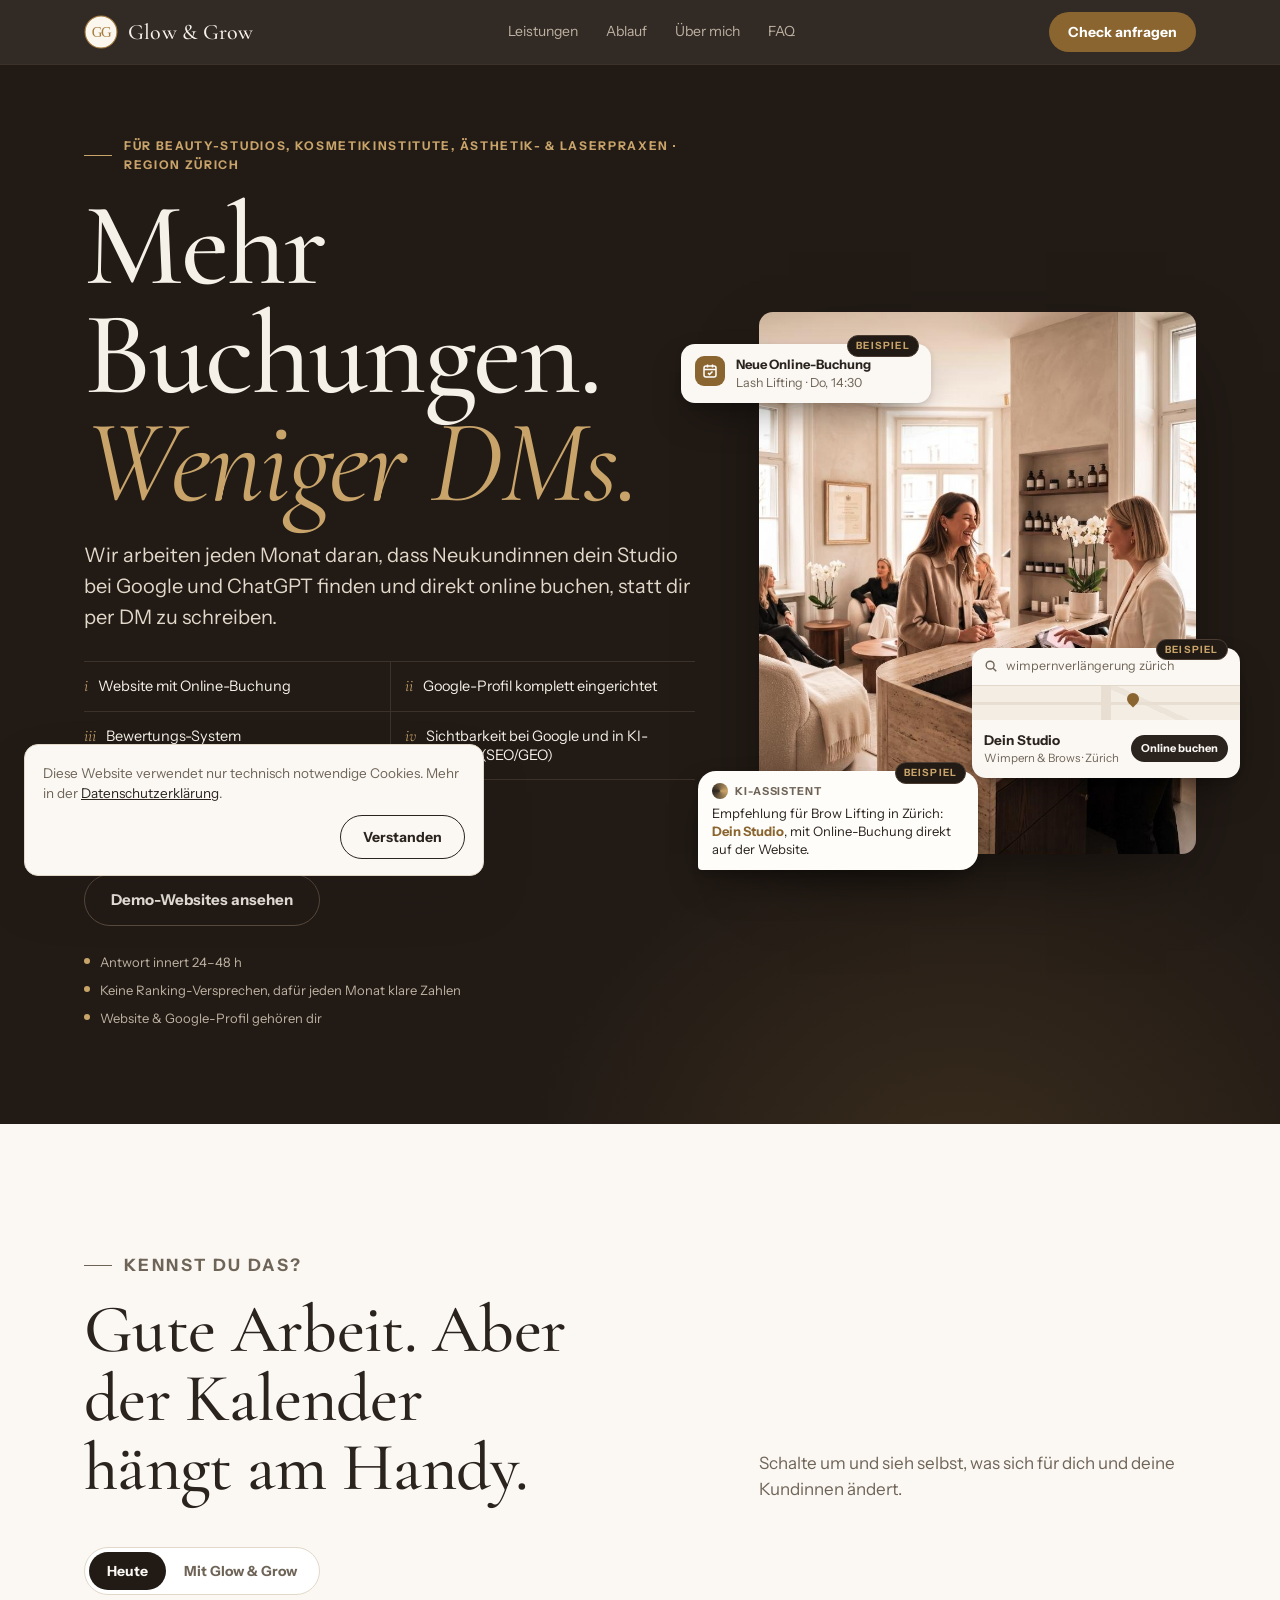
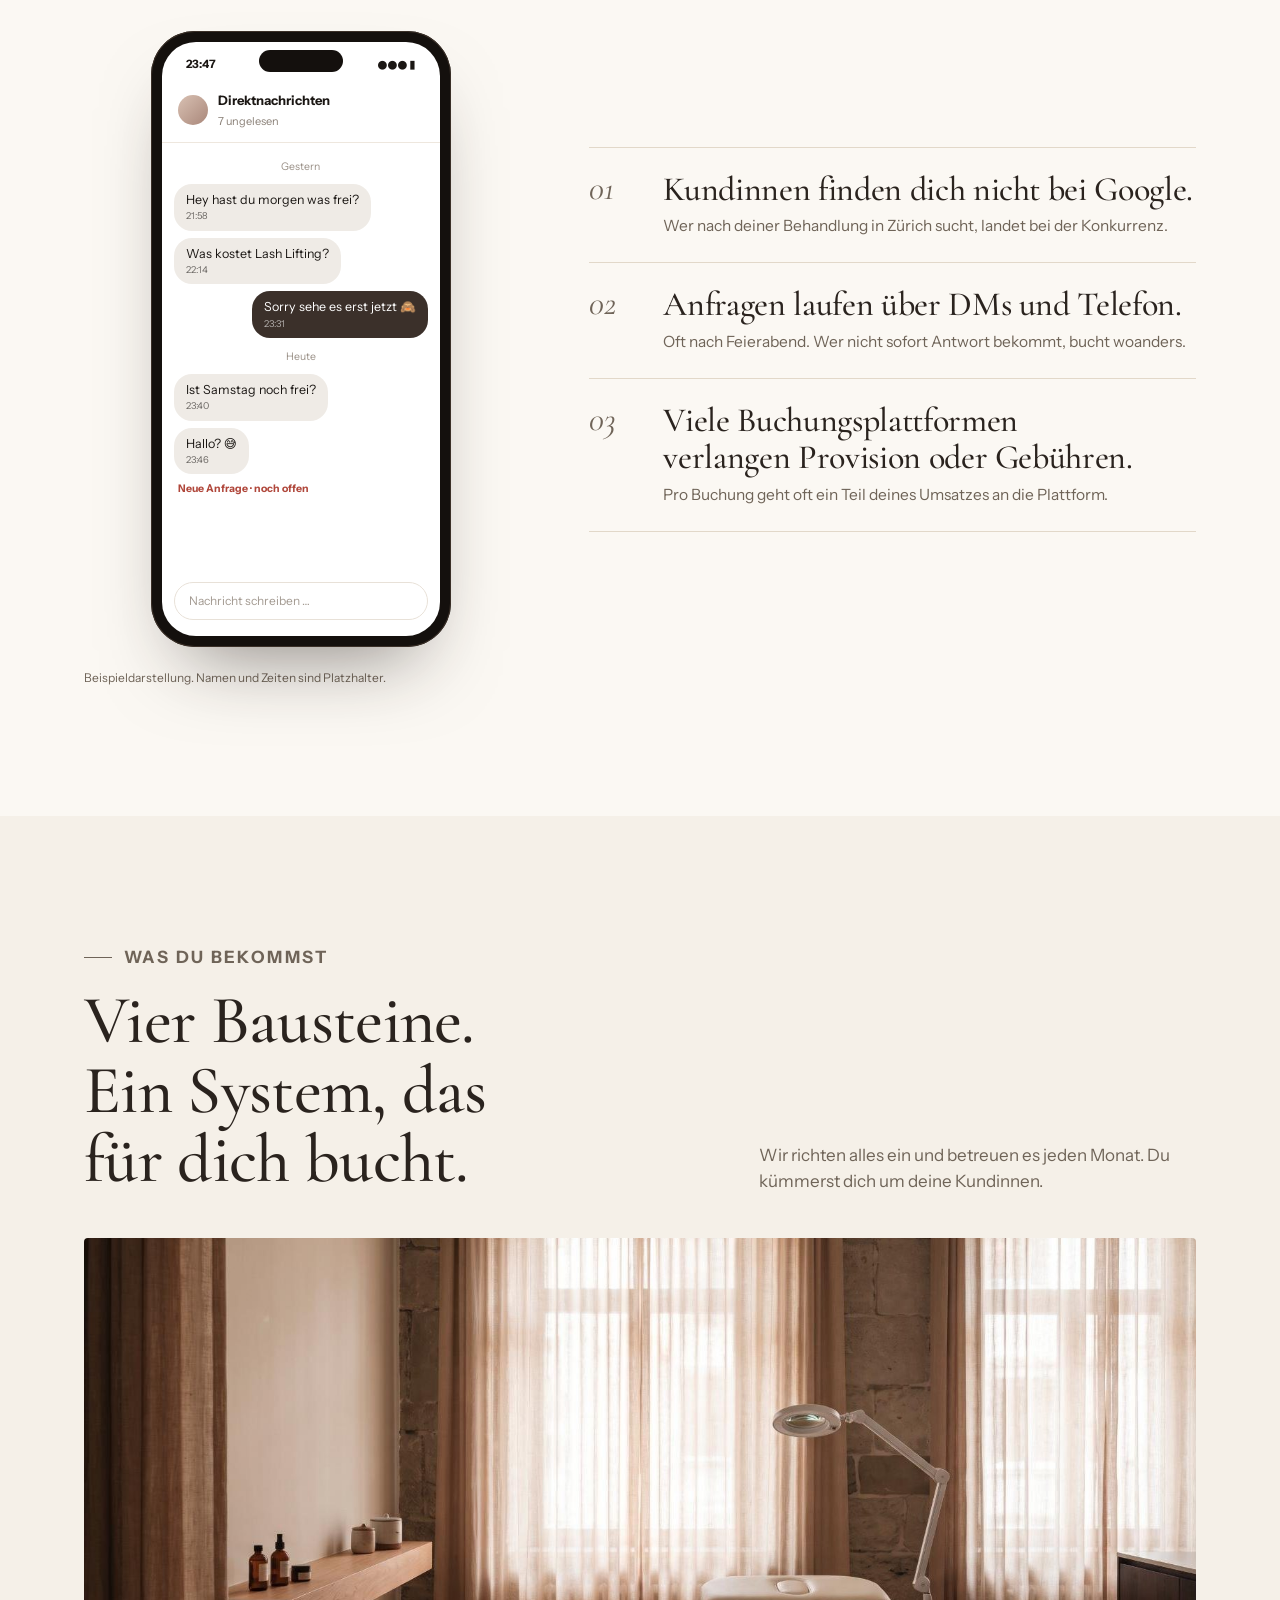
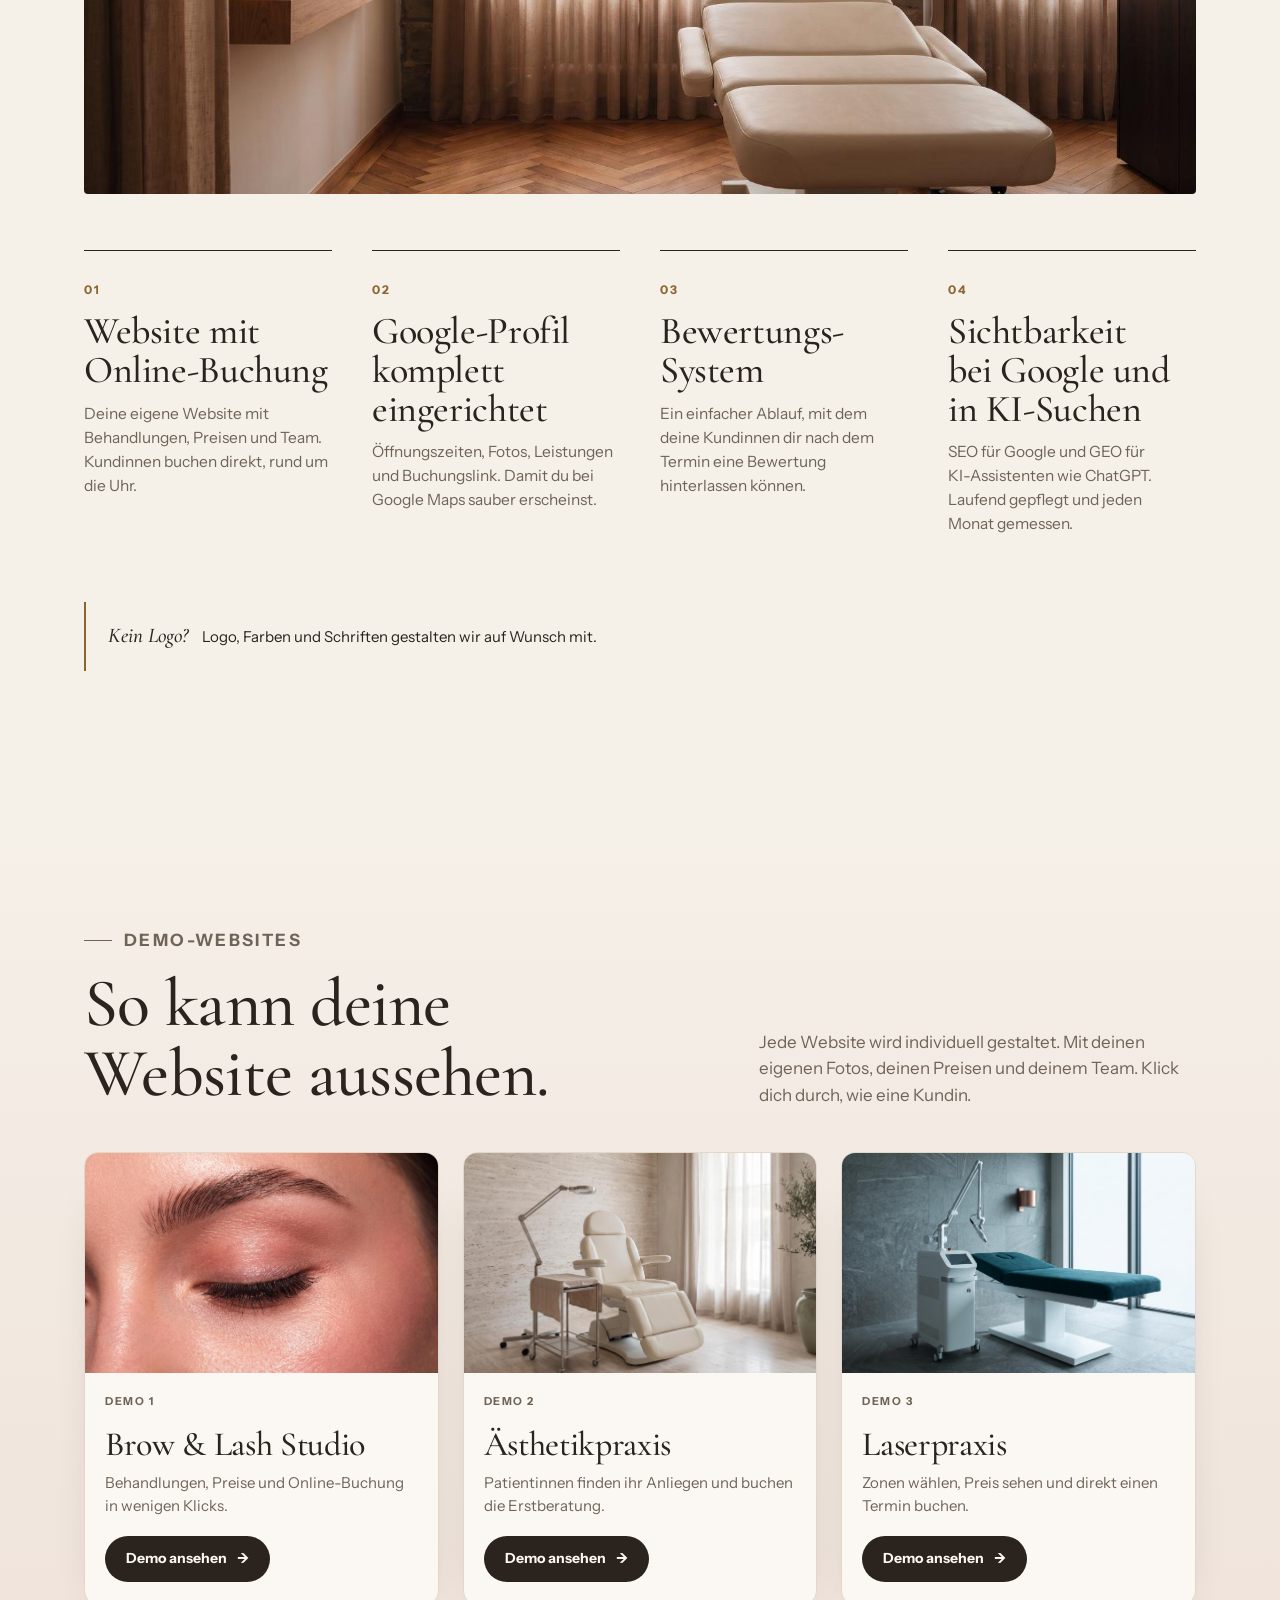
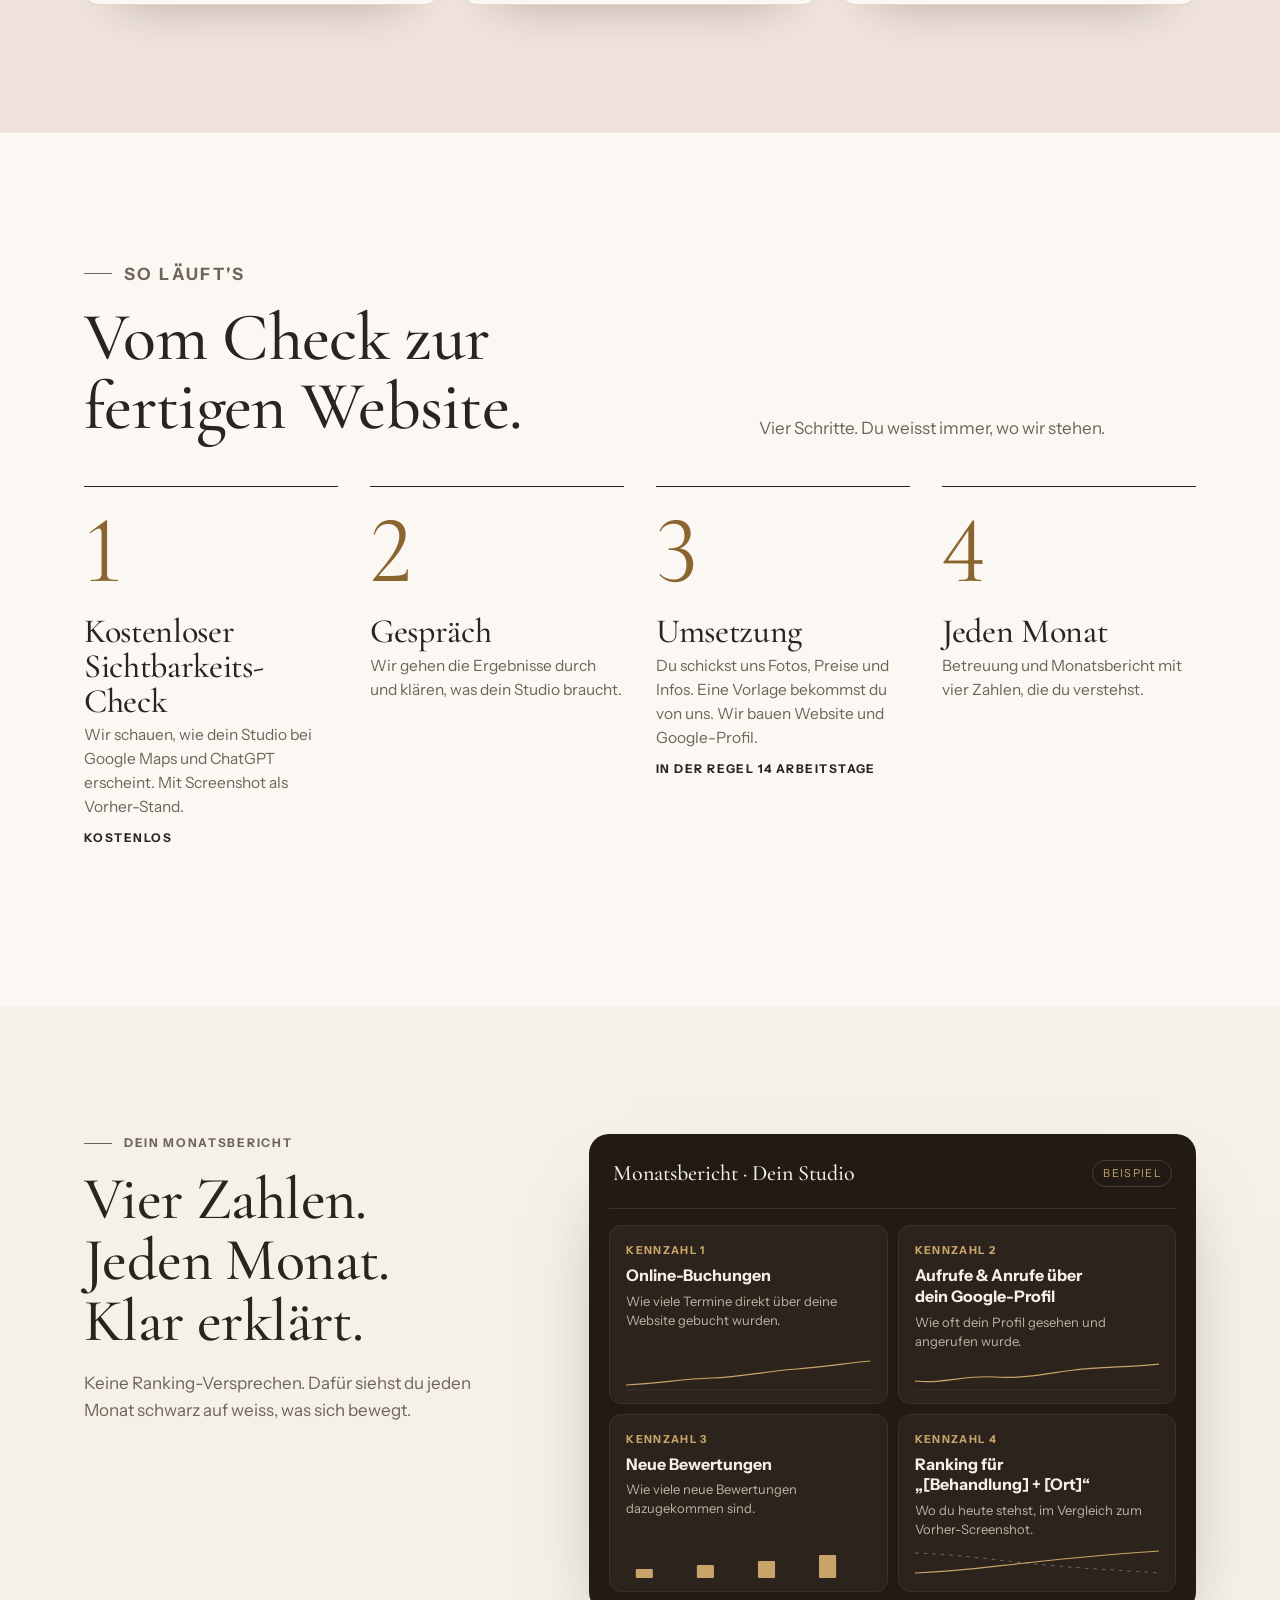
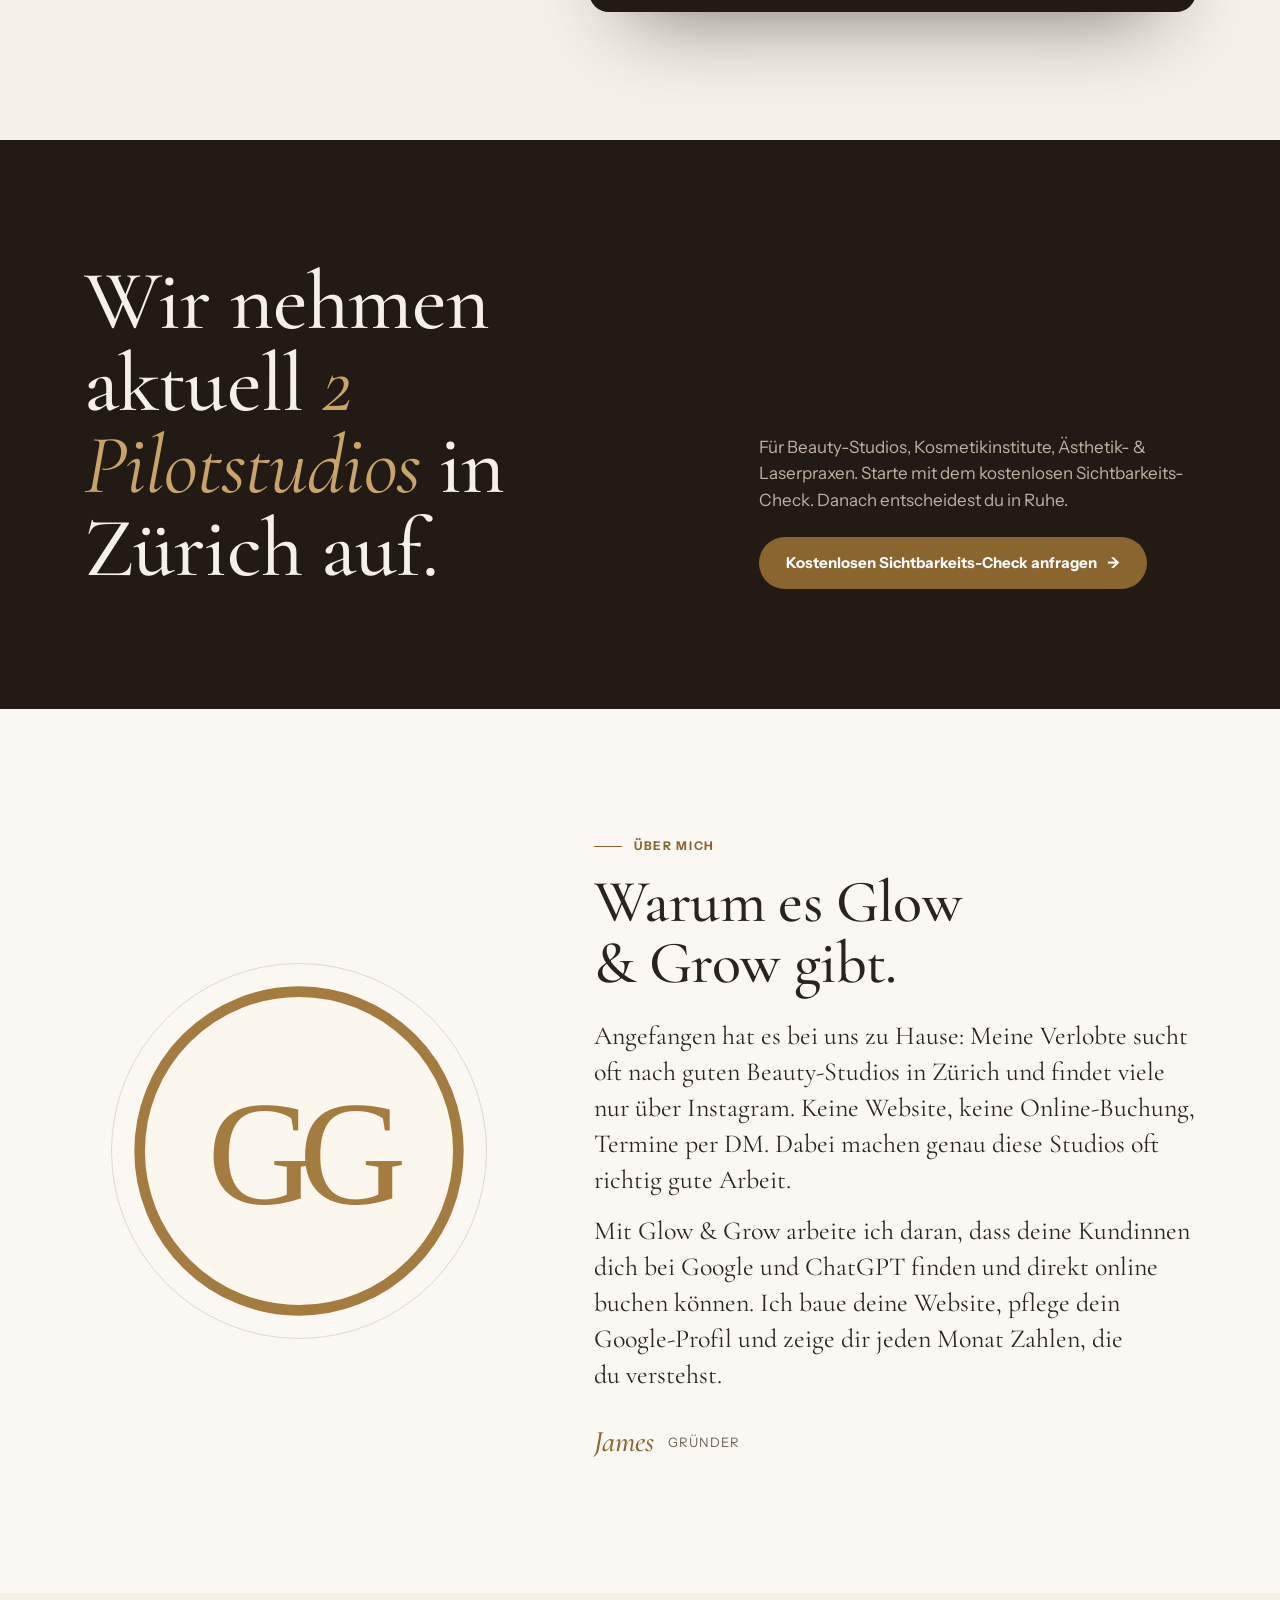
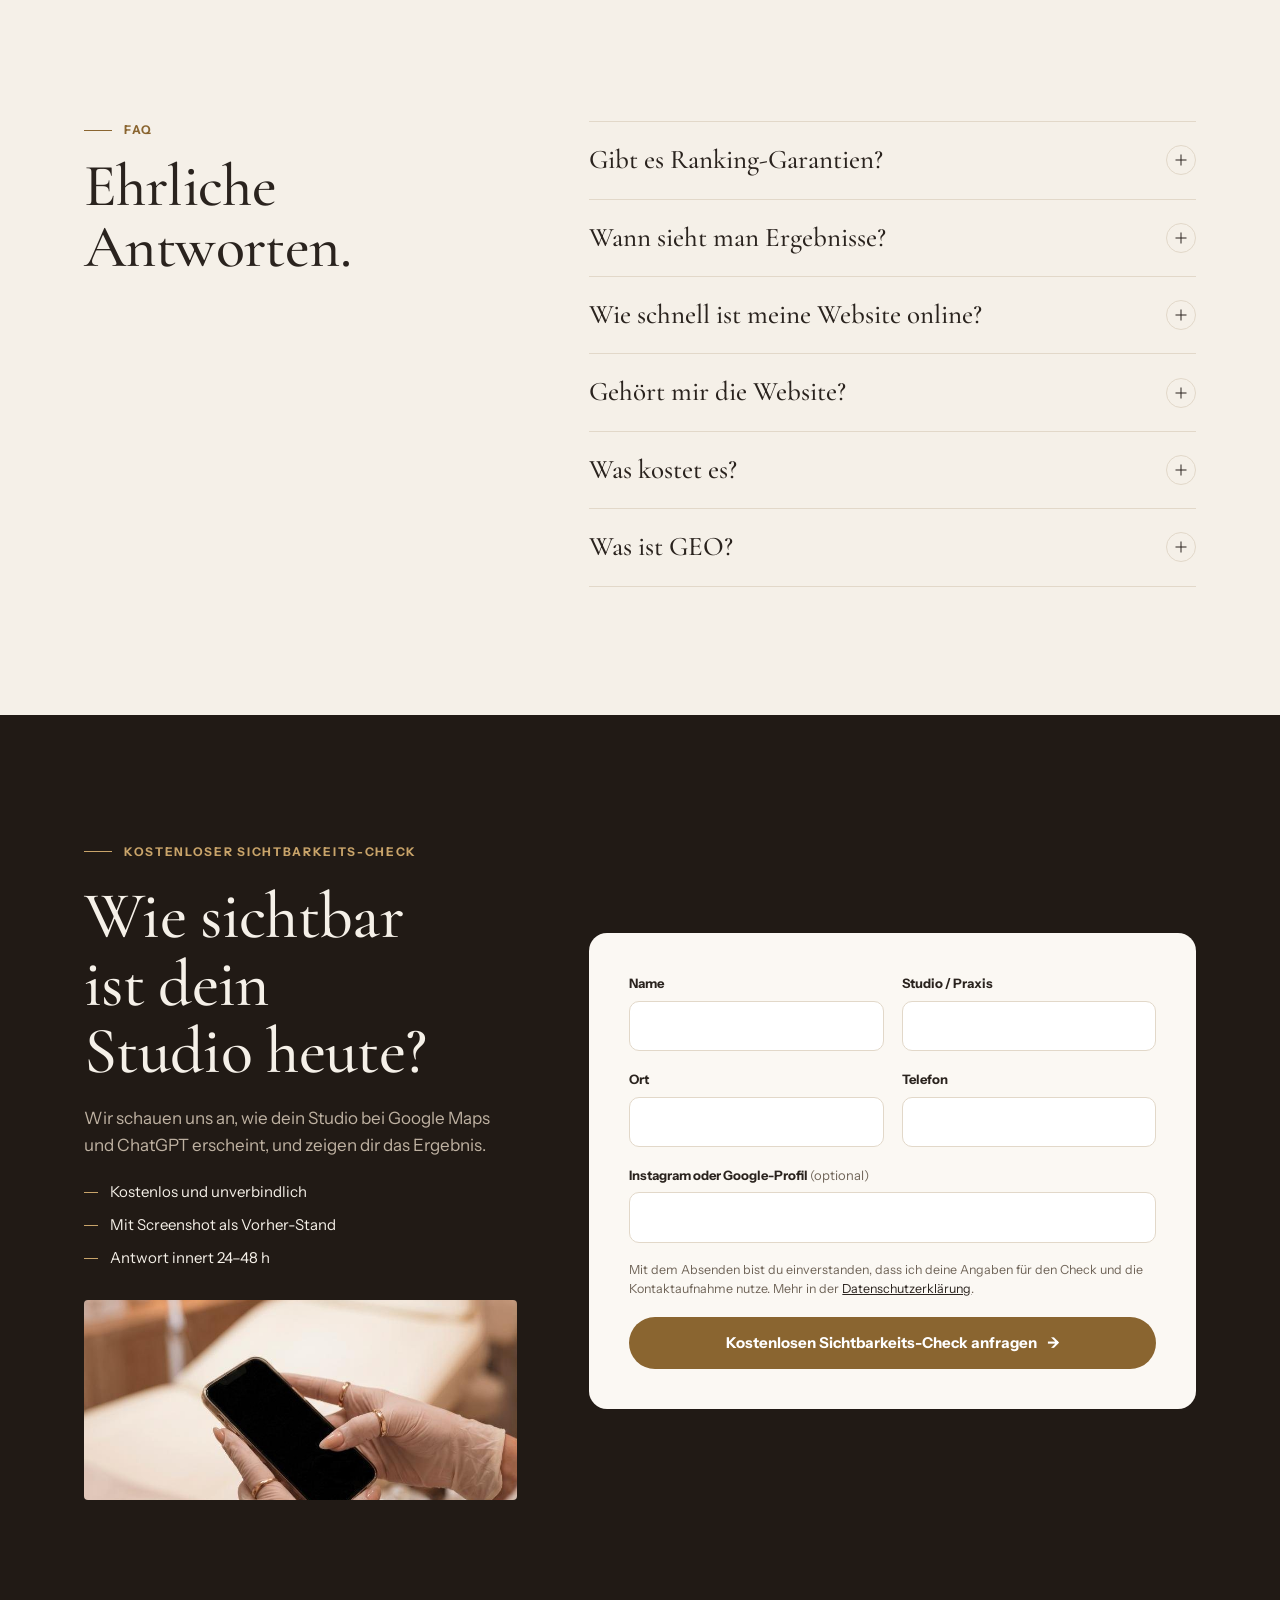
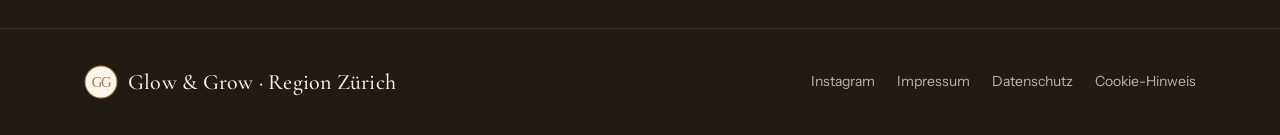
==== commit 7b3f46da: "Drei Master-Demos (Lash, Ästhetik, Laser) + Landing v2.1 Co-Authored-By: Claude Opus 5.5 <noreply@an" ====
--- a/v2/index.html
+++ b/v2/index.html
@@ -7,10 +7,13 @@
 <link rel="icon" href="/favicon.svg" type="image/svg+xml">
 <style>img{max-width:100%}[hidden]{display:none!important}body{margin:0}</style>
 <title>Glow & Grow</title>
-<link rel="preconnect" href="https://fonts.googleapis.com">
-<link rel="preconnect" href="https://fonts.gstatic.com" crossorigin>
-<link href="https://fonts.googleapis.com/css2?family=Cormorant+Garamond:ital,wght@0,400;0,500;0,600;1,400;1,500&family=Instrument+Sans:wght@400;500;600&display=swap" rel="stylesheet">
 <style>
+@font-face{font-family:"GG Serif";src:url([data-uri]) format("woff2");font-weight:300 700;font-style:normal;font-display:swap}
+@font-face{font-family:"GG Serif";src:url([data-uri]) format("woff2");font-weight:300 700;font-style:italic;font-display:swap}
+
+/* Schriften selbst gehostet (latin-Subset, SIL OFL). Serif: Crimson Pro als Ersatz, bis Cormorant Garamond lokal verfuegbar ist. */
+@font-face{font-family:"GG Sans";src:url([data-uri]) format("woff");font-weight:400 500;font-style:normal;font-display:swap}
+@font-face{font-family:"GG Sans";src:url([data-uri]) format("woff");font-weight:600 700;font-style:normal;font-display:swap}
 /*
   Layout-Konzept:
   "Espresso-Hero mit Riesen-Serif-Headline links, Foto rechts mit schwebenden UI-Karten;
@@ -24,7 +27,7 @@
   --espresso-2:#2c231c;
   --ink:#2a231e;
   --muted:#6f6458;
-  --gold:#a57c3f;
+  --gold:#8a6530;
   --gold-soft:#c9a46a;
   --line:#e2d8c9;
   --on-dark:#f5f0e8;
@@ -32,8 +35,8 @@
   --line-dark:#3d322a;
   --white:#ffffff;
   --rose:#e9d6cf;
-  --serif:"Cormorant Garamond","Cormorant",Garamond,"Times New Roman",serif;
-  --sans:"Instrument Sans",ui-sans-serif,system-ui,-apple-system,"Segoe UI",Roboto,Arial,sans-serif;
+  --serif:"GG Serif","Cormorant Garamond",Garamond,"Times New Roman",serif;
+  --sans:"GG Sans","Instrument Sans",ui-sans-serif,system-ui,-apple-system,"Segoe UI",Roboto,Arial,sans-serif;
   --gutter:clamp(16px,5vw,64px);
   --max:1240px;
   --header-h:64px;
@@ -56,7 +59,11 @@
 /* Buttons */
 .btn{display:inline-flex;align-items:center;justify-content:center;gap:10px;min-height:52px;padding:0 26px;border-radius:999px;font:600 15px/1.2 var(--sans);text-decoration:none;cursor:pointer;border:1px solid transparent;transition:background .2s,color .2s,border-color .2s,transform .2s}
 .btn-gold{background:var(--gold);color:var(--white)}
-.btn-gold:hover{background:#8f6a33}
+.btn-gold:hover{background:#74552a}
+.hero .eyebrow,.check .eyebrow,.pilot .eyebrow{color:var(--gold-soft)}
+.hero :focus-visible,.check :focus-visible,.pilot :focus-visible,.footer :focus-visible{outline-color:var(--gold-soft)}
+.cta-s{display:none}
+@media (max-width:599px){.cta-l{display:none}.cta-s{display:inline}}
 .btn-ghost-dark{border-color:#5a4b3f;color:var(--on-dark)}
 .btn-ghost-dark:hover{border-color:var(--gold-soft);color:var(--gold-soft)}
 .btn-ink{background:var(--ink);color:var(--paper)}
@@ -93,20 +100,18 @@
 .trust li{display:flex;gap:10px;align-items:flex-start}
 .trust li::before{content:"";width:6px;height:6px;margin-top:6px;border-radius:50%;background:var(--gold-soft);flex:none}
 
-.hero-visual{position:relative;padding:0 0 0 0;max-width:520px;width:100%;justify-self:center}
-.arch{position:relative;border-radius:999px 999px 18px 18px;overflow:hidden;aspect-ratio:794/986;box-shadow:0 30px 80px -30px rgba(0,0,0,.6)}
-.arch img{width:100%;height:100%;object-fit:cover;object-position:40% 50%}
-.arch::after{content:"";position:absolute;inset:0;border-radius:inherit;box-shadow:inset 0 0 0 1px rgba(201,164,106,.35);pointer-events:none}
-.arch-ring{position:absolute;inset:-12px -12px auto -12px;aspect-ratio:794/986;border:1px solid rgba(201,164,106,.35);border-radius:999px 999px 26px 26px;pointer-events:none}
+.hero-visual{position:relative;max-width:560px;width:100%;justify-self:center}
+.hero-photo{position:relative;margin:0;border-radius:14px;overflow:hidden;aspect-ratio:794/986;box-shadow:0 30px 80px -30px rgba(0,0,0,.6)}
+.hero-photo img{width:100%;height:100%;object-fit:cover;object-position:55% 40%}
 
 .fcard{position:absolute;background:var(--paper);color:var(--ink);border-radius:14px;padding:12px 14px;box-shadow:0 18px 40px -16px rgba(0,0,0,.55),0 2px 6px rgba(0,0,0,.12);font-size:13px;line-height:1.35;width:min(250px,70%)}
 .fcard .tag{position:absolute;top:-9px;right:12px;background:var(--espresso);color:var(--gold-soft);font-size:10px;font-weight:600;letter-spacing:.12em;text-transform:uppercase;padding:3px 8px;border-radius:999px;border:1px solid #4a3c31}
-.fc-book{top:18%;left:-4%;display:flex;gap:11px;align-items:flex-start}
+.fc-book{top:6%;left:-4%;display:flex;gap:11px;align-items:flex-start}
 .fc-book .ic{width:30px;height:30px;border-radius:9px;background:var(--gold);flex:none;display:grid;place-items:center}
 .fc-book .ic svg{width:16px;height:16px}
 .fc-book b{display:block;font-weight:600;font-size:13px}
 .fc-book small{color:var(--muted);font-size:12.5px}
-.fc-search{top:52%;right:-4%;padding:0;width:min(268px,76%)}
+.fc-search{top:62%;right:-4%;padding:0;width:min(268px,76%)}
 .fc-search .bar{border-radius:14px 14px 0 0}
 .fc-search .bar{display:flex;align-items:center;gap:8px;padding:10px 12px;border-bottom:1px solid var(--line);color:var(--muted);font-size:12.5px}
 .fc-search .bar svg{width:14px;height:14px;flex:none}
@@ -130,7 +135,7 @@
   .fc-book{animation-delay:.35s}
   .fc-search{animation-delay:.6s}
   .fc-ai{animation-delay:.85s}
-  .arch{animation:fadein 1.1s ease backwards}
+  .hero-photo{animation:fadein 1.1s ease backwards}
 }
 @keyframes rise{from{opacity:0;transform:translateY(14px) scale(.98)}to{opacity:1;transform:none}}
 @keyframes fadein{from{opacity:.0}to{opacity:1}}
@@ -143,14 +148,14 @@
   .fc-ai{left:-14%}
 }
 @media (max-width:979px){
-  .hero-visual{margin-top:8px;padding:0 6px 28px}
+  .hero-visual{margin-top:8px;padding:0 6px 48px}
 }
 @media (max-width:420px){
   .services{grid-template-columns:1fr}
   .services li:nth-child(even){padding-left:0;border-left:0}
-  .fc-book{left:0;top:7%}
-  .fc-search{right:0;top:37%}
-  .fc-ai{left:0;bottom:-2%}
+  .fc-book{left:0;top:4%}
+  .fc-search{right:0;top:51%}
+  .fc-ai{left:0;bottom:-9%}
 }
 
 /* Sections generic */
@@ -230,7 +235,7 @@
 .offer-img img{width:100%;height:100%;object-fit:cover;object-position:60% 60%}
 @media (max-width:640px){.offer-img{aspect-ratio:4/3;border-radius:0}}
 .blocks{display:grid;gap:0;counter-reset:b}
-.block{padding:30px 0;border-top:1px solid var(--ink);display:grid;gap:12px}
+.block{padding:30px 0;border-top:1px solid var(--ink);display:grid;gap:12px;align-content:start}
 .block .no{font-size:12px;font-weight:600;letter-spacing:.14em;color:var(--gold)}
 .block h3{font-size:clamp(28px,3.4vw,38px)}
 .block p{color:var(--muted);font-size:15.5px;max-width:30em}
@@ -245,28 +250,24 @@
 .extra b{font-family:var(--serif);font-style:italic;font-weight:500;font-size:21px;white-space:nowrap}
 
 /* 3 Demo */
-.demo{background:var(--rose);background:linear-gradient(180deg,var(--ivory) 0,#efe2da 100%)}
-.demo-grid{display:grid;gap:44px;align-items:center}
-@media (min-width:980px){.demo-grid{grid-template-columns:7fr 5fr;gap:72px}}
-.collage{display:grid;grid-template-columns:1.35fr 1fr;grid-template-rows:auto auto;gap:12px}
-.collage figure{margin:0;overflow:hidden;position:relative}
-.collage img{width:100%;height:100%;object-fit:cover}
-.c-eye{grid-column:1/3;aspect-ratio:1591/900;border-radius:4px}
-.c-room{aspect-ratio:4/5;border-radius:999px 999px 4px 4px}
-.c-artist{aspect-ratio:4/5;border-radius:4px;align-self:end}
-.browser{grid-column:1/3;order:-1;display:flex;align-items:center;gap:10px;background:var(--paper);border:1px solid var(--line);border-radius:999px;padding:9px 16px;font-size:12.5px;color:var(--muted)}
-.browser i{width:8px;height:8px;border-radius:50%;background:var(--line);display:block;flex:none}
-.browser span{overflow:hidden;text-overflow:ellipsis;white-space:nowrap}
-.demo-copy h2{font-size:clamp(40px,6vw,64px);margin:16px 0 20px}
-.demo-copy p{color:var(--muted);margin-bottom:12px}
-.demo-copy ul{list-style:none;padding:0;margin:22px 0 30px;display:flex;flex-wrap:wrap;gap:8px}
-.demo-copy li{border:1px solid #d8c6b8;border-radius:999px;padding:7px 14px;font-size:13.5px;background:rgba(255,255,255,.5)}
+.demo{background:linear-gradient(180deg,var(--ivory) 0,#efe2da 100%)}
+.demo-cards{list-style:none;padding:0;margin:0;display:grid;gap:20px}
+@media (min-width:760px){.demo-cards{grid-template-columns:repeat(3,1fr);gap:24px}}
+.dcard{background:var(--paper);border:1px solid var(--line);border-radius:14px;overflow:hidden;display:flex;flex-direction:column;box-shadow:0 24px 50px -36px rgba(33,26,21,.45)}
+.dcard figure{margin:0;aspect-ratio:16/10;overflow:hidden;background:var(--line)}
+.dcard img{width:100%;height:100%;object-fit:cover;transition:transform .6s ease}
+@media (prefers-reduced-motion:no-preference){.dcard:hover img{transform:scale(1.03)}}
+.dcard-body{padding:20px 20px 22px;display:flex;flex-direction:column;gap:8px;flex:1}
+.dcard .eyebrow{font-size:11px}
+.dcard h3{font-size:clamp(28px,3vw,34px)}
+.dcard p{color:var(--muted);font-size:15px;margin-bottom:10px}
+.dcard .btn{margin-top:auto;align-self:flex-start;min-height:46px;padding:0 20px;font-size:14px}
 
 /* 4 Ablauf */
 .steps{list-style:none;padding:0;margin:0;display:grid;gap:0}
-.step{display:grid;grid-template-columns:auto 1fr;gap:4px 22px;padding:30px 0;border-top:1px solid var(--line)}
+.step{display:grid;grid-template-columns:auto 1fr;gap:4px 22px;padding:30px 0;border-top:1px solid var(--line);align-content:start}
 .step:last-child{border-bottom:1px solid var(--line)}
-.step .num{font-family:var(--serif);font-size:clamp(56px,8vw,96px);line-height:.8;color:var(--gold);font-weight:400;grid-row:1/4;min-width:.9em}
+.step .num{font-family:var(--serif);font-size:clamp(56px,8vw,96px);line-height:.8;color:var(--gold);font-weight:400;grid-row:1/4;min-width:.9em;font-variant-numeric:lining-nums}
 .step h3{font-size:clamp(26px,3vw,34px);align-self:start}
 .step p{color:var(--muted);font-size:15.5px;max-width:34em}
 .step .meta{font-size:12px;font-weight:600;letter-spacing:.12em;text-transform:uppercase;color:var(--ink);margin-top:6px}
@@ -276,7 +277,7 @@
   .step .num{grid-row:auto;margin-bottom:22px}
 }
 
-/* 5 Reporting */
+/* 5 Monatsbericht */
 .report-grid{display:grid;gap:44px;align-items:start}
 @media (min-width:980px){.report-grid{grid-template-columns:5fr 7fr;gap:72px}}
 .report-copy h2{font-size:clamp(38px,5.6vw,60px);margin:16px 0 18px}
@@ -333,11 +334,12 @@
 /* 9 Formular */
 .check{background:var(--espresso);color:var(--on-dark)}
 .check-grid{display:grid;gap:44px}
-@media (min-width:980px){.check-grid{grid-template-columns:5fr 7fr;gap:72px;align-items:start}}
+@media (min-width:980px){.check-grid{grid-template-columns:5fr 7fr;gap:72px;align-items:center}}
 .check h2{font-size:clamp(40px,6vw,66px);margin:16px 0 20px}
 .check-copy p{color:var(--on-dark-muted);margin-bottom:22px;max-width:30em}
-.check-photo{position:relative;border-radius:4px;overflow:hidden;aspect-ratio:794/700;max-width:420px}
+.check-photo{position:relative;border-radius:4px;overflow:hidden;aspect-ratio:794/700;max-width:420px;max-height:340px}
 .check-photo img{width:100%;height:100%;object-fit:cover;object-position:50% 55%}
+@media (min-width:980px){.check-photo{aspect-ratio:auto;height:200px;max-width:none}}
 .check-list{list-style:none;padding:0;margin:0 0 30px;display:grid;gap:10px;font-size:15px}
 .check-list li{display:flex;gap:12px}
 .check-list li::before{content:"";width:14px;height:1px;background:var(--gold-soft);margin-top:12px;flex:none}
@@ -366,6 +368,19 @@
 .footer nav{display:flex;gap:22px;flex-wrap:wrap}
 .footer a{text-decoration:none}
 .footer a:hover{color:var(--on-dark)}
+
+/* Cookie-Hinweis */
+.footer .linkbtn{appearance:none;background:none;border:0;padding:0;font:inherit;color:inherit;cursor:pointer}
+.footer .linkbtn:hover{color:var(--on-dark)}
+.cookie{position:fixed;left:16px;right:16px;bottom:calc(16px + env(safe-area-inset-bottom,0px));z-index:80;max-width:460px;background:var(--paper);color:var(--ink);border:1px solid var(--line);border-radius:14px;padding:18px 18px 16px;box-shadow:0 24px 60px -24px rgba(33,26,21,.55);font-size:14px;line-height:1.5}
+.cookie[hidden]{display:none}
+@media (min-width:600px){.cookie{left:24px;right:auto;bottom:24px}}
+.cookie p{color:var(--muted);font-size:13.5px}
+.cookie p a{color:var(--ink)}
+.cookie-actions{display:flex;justify-content:flex-end;margin-top:12px}
+.cookie-actions .btn{min-height:44px;padding:0 22px;font-size:14px}
+.btn-line{border-color:var(--ink);color:var(--ink);background:transparent}
+.btn-line:hover{background:var(--ink);color:var(--paper)}
 </style>
 </head>
 <body>
@@ -392,18 +407,18 @@
 <section class="hero" aria-labelledby="hero-title">
   <div class="wrap hero-grid">
     <div class="hero-copy">
-      <p class="eyebrow kicker">Für Beauty-Studios, Kosmetikinstitute &amp; Ästhetikpraxen · Region Zürich</p>
+      <p class="eyebrow kicker">Für Beauty-Studios, Kosmetikinstitute, Ästhetik- &amp; Laserpraxen · Region Zürich</p>
       <h1 id="hero-title">Mehr Buchungen.<br><em>Weniger DMs.</em></h1>
-      <p class="lead">Wir sorgen dafür, dass Neukundinnen dein Studio bei Google und ChatGPT finden und direkt online buchen, statt dir per DM zu schreiben.</p>
+      <p class="lead">Wir arbeiten jeden Monat daran, dass Neukundinnen dein Studio bei Google und ChatGPT finden und direkt online buchen, statt dir per DM zu schreiben.</p>
       <ul class="services" aria-label="Leistungen auf einen Blick">
         <li><span class="n">i</span>Website mit Online-Buchung</li>
         <li><span class="n">ii</span>Google-Profil komplett eingerichtet</li>
         <li><span class="n">iii</span>Bewertungs-System</li>
-        <li><span class="n">iv</span>Sichtbarkeit in Google &amp; KI-Suchen (SEO/GEO)</li>
+        <li><span class="n">iv</span>Sichtbarkeit bei Google und in KI-Suchen (SEO/GEO)</li>
       </ul>
       <div class="hero-ctas">
-        <a class="btn btn-gold" href="#check">Kostenlosen Sichtbarkeits-Check anfragen <span class="arr" aria-hidden="true">→</span></a>
-        <a class="btn btn-ghost-dark" href="#demo">Demo-Website ansehen</a>
+        <a class="btn btn-gold" href="#check"><span class="cta-l">Kostenlosen Sichtbarkeits-Check anfragen</span><span class="cta-s">Gratis-Check anfragen</span> <span class="arr" aria-hidden="true">→</span></a>
+        <a class="btn btn-ghost-dark" href="#demo">Demo-Websites ansehen</a>
       </div>
       <ul class="trust">
         <li>Antwort innert 24–48 h</li>
@@ -413,10 +428,9 @@
     </div>
 
     <div class="hero-visual">
-      <div class="arch-ring" aria-hidden="true"></div>
-      <div class="arch">
-        <img src="img/gg-owner.jpg" alt="Studio-Inhaberin steht am hellen Holz-Empfang und schaut lächelnd auf ihr Handy" width="794" height="986" fetchpriority="high">
-      </div>
+      <figure class="hero-photo">
+        <img src="img/gg-reception.jpg" alt="Lebhafter Empfang einer Ästhetikpraxis: Eine Kundin lacht mit der Mitarbeiterin am Travertin-Tresen, im Hintergrund warten Kundinnen in der Lounge" width="794" height="986" fetchpriority="high">
+      </figure>
 
       <div class="fcard fc-book" aria-label="Beispiel: Benachrichtigung über neue Online-Buchung">
         <span class="tag">Beispiel</span>
@@ -478,7 +492,7 @@
         <ul class="points">
           <li><span class="mk" aria-hidden="true">01</span><h3>Kundinnen finden dich nicht bei Google.</h3><p>Wer nach deiner Behandlung in Zürich sucht, landet bei der Konkurrenz.</p></li>
           <li><span class="mk" aria-hidden="true">02</span><h3>Anfragen laufen über DMs und Telefon.</h3><p>Oft nach Feierabend. Wer nicht sofort Antwort bekommt, bucht woanders.</p></li>
-          <li><span class="mk" aria-hidden="true">03</span><h3>Buchungsplattformen nehmen Provision.</h3><p>Für Buchungen über die Plattform geht ein Teil vom Umsatz weg.</p></li>
+          <li><span class="mk" aria-hidden="true">03</span><h3>Viele Buchungsplattformen verlangen Provision oder Gebühren.</h3><p>Pro Buchung geht oft ein Teil deines Umsatzes an die Plattform.</p></li>
         </ul>
       </div>
     </div>
@@ -512,7 +526,7 @@
         <ul class="points good">
           <li><span class="mk" aria-hidden="true">01</span><h3>Sichtbar bei Google &amp; ChatGPT.</h3><p>Wir arbeiten jeden Monat daran, dass dein Studio auftaucht, wenn jemand nach deiner Behandlung in deiner Nähe sucht.</p></li>
           <li><span class="mk" aria-hidden="true">02</span><h3>Kundinnen buchen selbst, rund um die Uhr.</h3><p>Behandlung wählen, Zeit wählen, fertig. Du musst nicht mehr nachts antworten.</p></li>
-          <li><span class="mk" aria-hidden="true">03</span><h3>Buchungen über deine eigene Website.</h3><p>Ohne Provision an eine Buchungsplattform.</p></li>
+          <li><span class="mk" aria-hidden="true">03</span><h3>Buchungen über deine eigene Website.</h3></li>
         </ul>
       </div>
     </div>
@@ -536,29 +550,52 @@
     <div class="blocks">
       <article class="block"><span class="no">01</span><h3>Website mit Online-Buchung</h3><p>Deine eigene Website mit Behandlungen, Preisen und Team. Kundinnen buchen direkt, rund um die Uhr.</p></article>
       <article class="block"><span class="no">02</span><h3>Google-Profil komplett eingerichtet</h3><p>Öffnungszeiten, Fotos, Leistungen und Buchungslink. Damit du bei Google Maps sauber erscheinst.</p></article>
-      <article class="block"><span class="no">03</span><h3>Bewertungs-System</h3><p>Ein einfacher Ablauf, mit dem zufriedene Kundinnen dir nach dem Termin eine Bewertung hinterlassen.</p></article>
-      <article class="block"><span class="no">04</span><h3>Sichtbarkeit in Google &amp; KI-Suchen</h3><p>SEO für Google und GEO für KI-Assistenten wie ChatGPT. Laufend gepflegt und jeden Monat gemessen.</p></article>
-    </div>
-    <p class="extra"><b>Kein Logo?</b><span>Branding (Logo, Farben, Schriften) machen wir auf Wunsch mit.</span></p>
+      <article class="block"><span class="no">03</span><h3>Bewertungs-System</h3><p>Ein einfacher Ablauf, mit dem deine Kundinnen dir nach dem Termin eine Bewertung hinterlassen können.</p></article>
+      <article class="block"><span class="no">04</span><h3>Sichtbarkeit bei Google und in KI-Suchen</h3><p>SEO für Google und GEO für KI-Assistenten wie ChatGPT. Laufend gepflegt und jeden Monat gemessen.</p></article>
+    </div>
+    <p class="extra"><b>Kein Logo?</b><span>Logo, Farben und Schriften gestalten wir auf Wunsch mit.</span></p>
   </div>
 </section>
 
 <!-- 3 Demo -->
 <section class="sec demo" id="demo" aria-labelledby="demo-title">
-  <div class="wrap demo-grid">
-    <div class="collage">
-      <div class="browser" aria-hidden="true"><i></i><i></i><i></i><span>dein-studio.ch</span></div>
-      <figure class="c-eye"><img src="img/demo-eye-wide.jpg" alt="Nahaufnahme eines Auges mit gepflegten Wimpern und Brauen in Rosé-Tönen" width="1591" height="1066"></figure>
-      <figure class="c-room"><img src="img/demo-room.jpg" alt="Rosé gestalteter Behandlungsraum mit Liege, Samthocker und rundem Spiegel"></figure>
-      <figure class="c-artist"><img src="img/demo-artist.jpg" alt="Lash-Artist setzt bei einer Kundin Wimpern mit der Pinzette"></figure>
-    </div>
-    <div class="demo-copy">
-      <p class="eyebrow kicker">Demo-Website</p>
-      <h2 id="demo-title">So kann deine Website aussehen.</h2>
-      <p>Jede Website wird individuell gestaltet. Mit deinen eigenen Fotos, deinen Preisen und deinem Team.</p>
-      <p style="margin-bottom:30px">Schau dir unser Demo-Studio an und klick dich durch, wie eine Kundin.</p>
-      <a class="btn btn-ink" href="/demo/">Demo-Studio ansehen <span class="arr" aria-hidden="true">→</span></a>
-    </div>
+  <div class="wrap">
+    <div class="sec-head">
+      <div>
+        <p class="eyebrow kicker">Demo-Websites</p>
+        <h2 id="demo-title" style="margin-top:16px">So kann deine Website aussehen.</h2>
+      </div>
+      <p>Jede Website wird individuell gestaltet. Mit deinen eigenen Fotos, deinen Preisen und deinem Team. Klick dich durch, wie eine Kundin.</p>
+    </div>
+    <ul class="demo-cards">
+      <li class="dcard">
+        <figure><img src="img/demo-eye-wide.jpg" alt="Nahaufnahme eines Auges mit gepflegten Wimpern und Brauen in Rosé-Tönen" width="1591" height="1066" loading="lazy"></figure>
+        <div class="dcard-body">
+          <p class="eyebrow">Demo 1</p>
+          <h3>Brow &amp; Lash Studio</h3>
+          <p>Behandlungen, Preise und Online-Buchung in wenigen Klicks.</p>
+          <a class="btn btn-ink" href="/demo-lash/">Demo ansehen <span class="arr" aria-hidden="true">→</span></a>
+        </div>
+      </li>
+      <li class="dcard">
+        <figure><img src="img/a-hero.jpg" alt="Heller Behandlungsraum einer Ästhetikpraxis mit Travertin-Wänden" width="1591" height="887" loading="lazy"></figure>
+        <div class="dcard-body">
+          <p class="eyebrow">Demo 2</p>
+          <h3>Ästhetikpraxis</h3>
+          <p>Patientinnen finden ihr Anliegen und buchen die Erstberatung.</p>
+          <a class="btn btn-ink" href="/demo-aesthetik/">Demo ansehen <span class="arr" aria-hidden="true">→</span></a>
+        </div>
+      </li>
+      <li class="dcard">
+        <figure><img src="img/b-hero.jpg" alt="Moderner Laserraum mit Behandlungsliege in Petrol- und Steintönen" width="1591" height="887" loading="lazy"></figure>
+        <div class="dcard-body">
+          <p class="eyebrow">Demo 3</p>
+          <h3>Laserpraxis</h3>
+          <p>Zonen wählen, Preis sehen und direkt einen Termin buchen.</p>
+          <a class="btn btn-ink" href="/demo-laser/">Demo ansehen <span class="arr" aria-hidden="true">→</span></a>
+        </div>
+      </li>
+    </ul>
   </div>
 </section>
 
@@ -575,22 +612,22 @@
     <ol class="steps">
       <li class="step"><span class="num" aria-hidden="true">1</span><h3>Kostenloser Sichtbarkeits-Check</h3><p>Wir schauen, wie dein Studio bei Google Maps und ChatGPT erscheint. Mit Screenshot als Vorher-Stand.</p><span class="meta">Kostenlos</span></li>
       <li class="step"><span class="num" aria-hidden="true">2</span><h3>Gespräch</h3><p>Wir gehen die Ergebnisse durch und klären, was dein Studio braucht.</p></li>
-      <li class="step"><span class="num" aria-hidden="true">3</span><h3>Umsetzung</h3><p>Du füllst unser Unterlagen-Blatt aus und schickst Fotos und Infos. Wir bauen Website und Google-Profil.</p><span class="meta">In der Regel 14 Arbeitstage</span></li>
-      <li class="step"><span class="num" aria-hidden="true">4</span><h3>Jeden Monat</h3><p>Betreuung und Reporting mit 4 Zahlen, die du verstehst.</p></li>
+      <li class="step"><span class="num" aria-hidden="true">3</span><h3>Umsetzung</h3><p>Du schickst uns Fotos, Preise und Infos. Eine Vorlage bekommst du von uns. Wir bauen Website und Google-Profil.</p><span class="meta">In der Regel 14 Arbeitstage</span></li>
+      <li class="step"><span class="num" aria-hidden="true">4</span><h3>Jeden Monat</h3><p>Betreuung und Monatsbericht mit vier Zahlen, die du verstehst.</p></li>
     </ol>
   </div>
 </section>
 
-<!-- 5 Reporting -->
+<!-- 5 Monatsbericht -->
 <section class="sec" aria-labelledby="rep-title">
   <div class="wrap report-grid">
     <div class="report-copy">
-      <p class="eyebrow kicker">Dein monatliches Reporting</p>
+      <p class="eyebrow kicker">Dein Monatsbericht</p>
       <h2 id="rep-title">Vier Zahlen. Jeden Monat. Klar erklärt.</h2>
       <p>Keine Ranking-Versprechen. Dafür siehst du jeden Monat schwarz auf weiss, was sich bewegt.</p>
     </div>
     <div class="dash" role="img" aria-label="Beispiel-Dashboard mit vier Kennzahlen: Online-Buchungen, Aufrufe und Anrufe über das Google-Profil, neue Bewertungen, Ranking">
-      <div class="dash-top"><b>Monatsreport · Dein Studio</b><span>Beispiel</span></div>
+      <div class="dash-top"><b>Monatsbericht · Dein Studio</b><span>Beispiel</span></div>
       <div class="tiles">
         <div class="tile"><span class="t-lbl">Kennzahl 1</span><h3>Online-Buchungen</h3><p>Wie viele Termine direkt über deine Website gebucht wurden.</p>
           <svg viewBox="0 0 200 34" preserveAspectRatio="none" aria-hidden="true"><path d="M0 28 C30 26 45 22 70 21 S115 14 140 12 S180 6 200 4" fill="none" stroke="#c9a46a" stroke-width="1.2"/><path d="M0 33H200" stroke="#3d322a"/></svg></div>
@@ -610,8 +647,8 @@
   <div class="wrap">
     <h2 id="pilot-title">Wir nehmen aktuell <em>2 Pilotstudios</em> in Zürich auf.</h2>
     <div>
-      <p>Starte mit dem kostenlosen Sichtbarkeits-Check. Danach entscheidest du in Ruhe.</p>
-      <a class="btn btn-gold" href="#check">Kostenlosen Sichtbarkeits-Check anfragen <span class="arr" aria-hidden="true">→</span></a>
+      <p>Für Beauty-Studios, Kosmetikinstitute, Ästhetik- &amp; Laserpraxen. Starte mit dem kostenlosen Sichtbarkeits-Check. Danach entscheidest du in Ruhe.</p>
+      <a class="btn btn-gold" href="#check"><span class="cta-l">Kostenlosen Sichtbarkeits-Check anfragen</span><span class="cta-s">Gratis-Check anfragen</span> <span class="arr" aria-hidden="true">→</span></a>
     </div>
   </div>
 </section>
@@ -623,8 +660,8 @@
     <div class="about-copy">
       <p class="eyebrow kicker">Über mich</p>
       <h2 id="about-title">Warum es Glow &amp; Grow gibt.</h2>
-      <p>Angefangen hat es bei uns zu Hause: Meine Verlobte sucht oft nach guten Beauty-Studios in Zürich und findet viele nur über Instagram. Keine Website, keine Online-Buchung, Termine per DM. Dabei machen genau diese Studios oft die beste Arbeit.</p>
-      <p>Mit Glow &amp; Grow sorge ich dafür, dass deine Kundinnen dich bei Google und ChatGPT finden und direkt online buchen können. Ich baue deine Website, pflege dein Google-Profil und zeige dir jeden Monat Zahlen, die du verstehst.</p>
+      <p>Angefangen hat es bei uns zu Hause: Meine Verlobte sucht oft nach guten Beauty-Studios in Zürich und findet viele nur über Instagram. Keine Website, keine Online-Buchung, Termine per DM. Dabei machen genau diese Studios oft richtig gute Arbeit.</p>
+      <p>Mit Glow &amp; Grow arbeite ich daran, dass deine Kundinnen dich bei Google und ChatGPT finden und direkt online buchen können. Ich baue deine Website, pflege dein Google-Profil und zeige dir jeden Monat Zahlen, die du verstehst.</p>
       <div class="sig"><b>James</b><span>Gründer</span></div>
     </div>
   </div>
@@ -639,10 +676,10 @@
     </div>
     <div class="faq">
       <details><summary>Gibt es Ranking-Garantien?<span class="pm" aria-hidden="true"></span></summary><p>Nein. Eine Top-Platzierung ist unser Ziel, kein Versprechen. Dafür bekommst du jeden Monat klare Zahlen.</p></details>
-      <details><summary>Wann sieht man Ergebnisse?<span class="pm" aria-hidden="true"></span></summary><p>SEO und GEO brauchen in der Regel 6 bis 8 Wochen, bis ein Effekt sichtbar ist. Im monatlichen Reporting siehst du, was sich bewegt.</p></details>
+      <details><summary>Wann sieht man Ergebnisse?<span class="pm" aria-hidden="true"></span></summary><p>SEO und GEO brauchen in der Regel 6 bis 8 Wochen, bis ein Effekt sichtbar ist. Im Monatsbericht siehst du, was sich bewegt.</p></details>
       <details><summary>Wie schnell ist meine Website online?<span class="pm" aria-hidden="true"></span></summary><p>In der Regel 14 Arbeitstage, nachdem wir deine Unterlagen haben.</p></details>
-      <details><summary>Gehört mir die Website?<span class="pm" aria-hidden="true"></span></summary><p>Ja. Website, Domain, Hosting und Google-Profil gehören dir, auch nach Vertragsende.</p></details>
-      <details><summary>Was kostet es?<span class="pm" aria-hidden="true"></span></summary><p>Das hängt davon ab, was dein Studio braucht. Den Preis besprechen wir nach dem kostenlosen Check persönlich. Transparent und ohne Überraschungen.</p></details>
+      <details><summary>Gehört mir die Website?<span class="pm" aria-hidden="true"></span></summary><p>Ja. Website, Domain, Hosting und Google-Profil gehören dir. Design und Texte darfst du nach Bezahlung des Setups auch nach Vertragsende unbeschränkt nutzen.</p></details>
+      <details><summary>Was kostet es?<span class="pm" aria-hidden="true"></span></summary><p>Das hängt davon ab, was dein Studio braucht. Den Preis besprechen wir nach dem kostenlosen Check persönlich.</p></details>
       <details><summary>Was ist GEO?<span class="pm" aria-hidden="true"></span></summary><p>GEO heisst Sichtbarkeit in KI-Suchen wie ChatGPT. Wir bereiten die Infos zu deinem Studio so auf, dass KI-Assistenten sie finden und empfehlen können. Ohne Garantie.</p></details>
     </div>
   </div>
@@ -671,19 +708,19 @@
         <p class="hp" aria-hidden="true"><label for="f-firma-website">Bitte leer lassen</label><input id="f-firma-website" name="firma-website" tabindex="-1" autocomplete="off"></p>
         <div class="row">
           <div class="field"><label for="f-name">Name</label><input id="f-name" name="name" type="text" autocomplete="name" required></div>
-          <div class="field"><label for="f-studio">Studio</label><input id="f-studio" name="studio" type="text" autocomplete="organization" required></div>
+          <div class="field"><label for="f-studio">Studio / Praxis</label><input id="f-studio" name="studio" type="text" autocomplete="organization" required></div>
         </div>
         <div class="row" style="margin-top:18px">
           <div class="field"><label for="f-ort">Ort</label><input id="f-ort" name="ort" type="text" autocomplete="address-level2" required></div>
           <div class="field"><label for="f-telefon">Telefon</label><input id="f-telefon" name="telefon" type="tel" autocomplete="tel" inputmode="tel" required></div>
         </div>
-        <div class="field" style="margin-top:18px"><label for="f-profil">Instagram oder Google-Profil <span class="opt">(optional)</span></label><input id="f-profil" name="profil" type="text" aria-describedby="f-profil-hint"><small id="f-profil-hint">Optional, hilft uns beim Check.</small></div>
+        <div class="field" style="margin-top:18px"><label for="f-profil">Instagram oder Google-Profil <span class="opt">(optional)</span></label><input id="f-profil" name="profil" type="text"></div>
         <p class="consent" style="margin:18px 0">Mit dem Absenden bist du einverstanden, dass ich deine Angaben für den Check und die Kontaktaufnahme nutze. Mehr in der <a href="/datenschutz.html">Datenschutzerklärung</a>.</p>
-        <button class="btn btn-gold" type="submit">Kostenlosen Sichtbarkeits-Check anfragen <span class="arr" aria-hidden="true">→</span></button>
+        <button class="btn btn-gold" type="submit"><span class="cta-l">Kostenlosen Sichtbarkeits-Check anfragen</span><span class="cta-s">Gratis-Check anfragen</span> <span class="arr" aria-hidden="true">→</span></button>
       </div>
       <div class="form-ok" role="status" aria-live="polite" tabindex="-1">
         <h3>Danke!</h3>
-        <p>Ich melde mich innert 24 bis 48 Stunden.</p>
+        <p>Ich melde mich innert 24–48 h.</p>
       </div>
     </form>
   </div>
@@ -693,13 +730,21 @@
 <footer class="footer">
   <div class="wrap">
     <a class="brand" href="#top"><img src="favicon.svg" alt="" width="34" height="34"><span>Glow &amp; Grow · Region Zürich</span></a>
-    <nav aria-label="Fusszeile">
+    <nav>
       <a href="https://www.instagram.com/glowandgrow.zh/" rel="noopener" target="_blank">Instagram</a>
       <a href="/impressum.html">Impressum</a>
       <a href="/datenschutz.html">Datenschutz</a>
+      <button type="button" class="linkbtn" data-cookie-open>Cookie-Hinweis</button>
     </nav>
   </div>
 </footer>
+
+<div class="cookie" id="cookie" role="region" aria-label="Cookie-Hinweis" hidden>
+  <p>Diese Website verwendet nur technisch notwendige Cookies. Mehr in der <a href="/datenschutz.html">Datenschutzerklärung</a>.</p>
+  <div class="cookie-actions">
+    <button type="button" class="btn btn-line" id="cookie-ok">Verstanden</button>
+  </div>
+</div>
 
 <script>
 (function(){
@@ -730,6 +775,16 @@
     var ok=form.querySelector('.form-ok');
     if(ok)ok.focus();
   });
+
+  // Cookie-Hinweis (nur technisch notwendige Cookies)
+  var KEY='gg-cookie-hinweis';
+  var box=document.getElementById('cookie'),ok=document.getElementById('cookie-ok');
+  function seen(){try{return localStorage.getItem(KEY)==='1'}catch(e){return false}}
+  ok.addEventListener('click',function(){try{localStorage.setItem(KEY,'1')}catch(e){}box.hidden=true});
+  document.querySelectorAll('[data-cookie-open]').forEach(function(b){
+    b.addEventListener('click',function(){box.hidden=false;ok.focus()});
+  });
+  if(!seen())box.hidden=false;
 })();
 </script>
 
